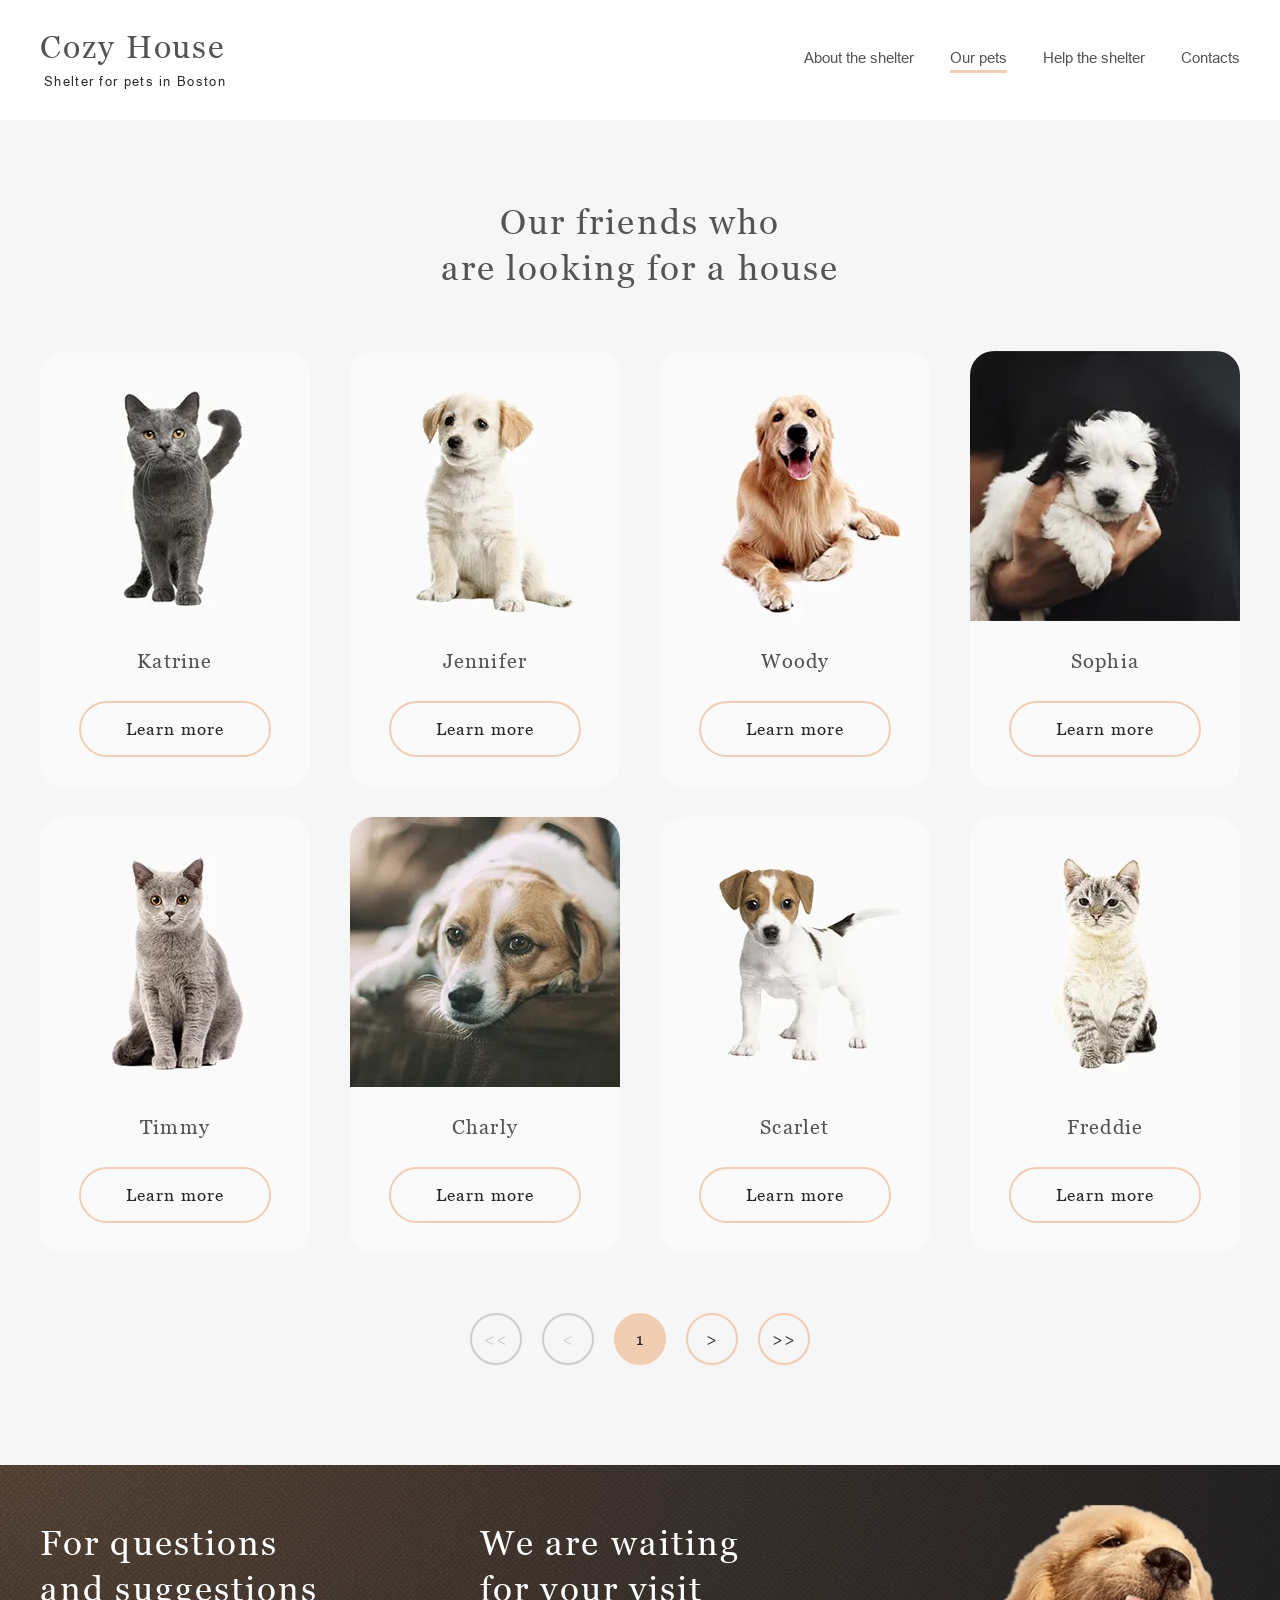
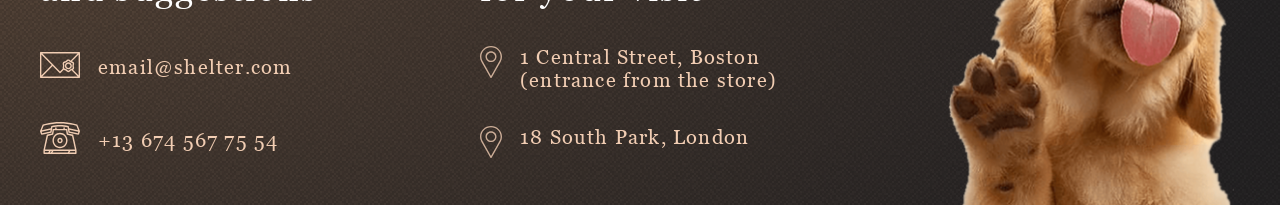
==== Shelter/pets.html @ 426d1e28 "feat: add burger menu (Wed Jun 2026-06-24 22:19:22)" ====
<!doctype html>
<html lang="en">
    <head>
        <meta charset="UTF-8">
        <meta name="viewport" content="width=device-width, initial-scale=1.0">
        <link rel="stylesheet" href="./assets/fonts/Georgia/stylesheet.css">
        <link rel="stylesheet" href="./assets/fonts/Arial/stylesheet.css">
        <link rel="icon" href="./assets/favicon.ico" type="image/x-icon">
        <link rel="stylesheet" href="./block/btn.css">
        <link rel="stylesheet" href="style.css">
        <link rel="stylesheet" href="./block/pets.css">
        <link rel="stylesheet" href="./block/media.css">
        <title>Pets</title>
    </head>

    <body class="pets-page">
        <div class="wrapper">
           
            <header class="header">
                <div class="container">
                    <div class="header__inner">
                        <a href="./index.html" class="header__logo logo">
                            <p class="logo__title">Cozy House</p>
                            <p class="logo__subtitle">Shelter for pets in Boston</p>
                        </a>

                        <!-- Бургер меню -->
                        <button class="header__burger burger" aria-label="Toggle menu">
                            <span></span>
                            <span></span>
                            <span></span>
                        </button>

                        <div class="nav-overlay"></div>

                        <!-- End burger -->

                        <nav class="header__nav" id="main-menu">
                            <ul class="header-nav__list">
                                <li class="header-nav__item">
                                    <a href="./index.html" class="header-nav__link">About the shelter</a>
                                </li>
                                <li class="header-nav__item">
                                    <a href="./pets.html" class="header-nav__link header-nav__link--active">Our pets</a>
                                </li>
                                <li class="header-nav__item">
                                    <a href="./index.html#help" class="header-nav__link">Help the shelter</a>
                                </li>
                                <li class="header-nav__item">
                                    <a href="#contacts" class="header-nav__link">Contacts</a>
                                </li>
                            </ul>
                        </nav>
                    </div>
                </div>
            </header>

           
            <main class="main">
                <section id="pets" class="section--color">
                    <div class="container">
                        <div class="our-friends__container inner">
                            <h1 class="our-friends__title title">Our friends who <br>are looking for a house</h1>

                            <div class="our-friends__slider">
                                <div class="slider-item">
                                    <div class="slider-item__content">
                                        <img class="slider-item__img" src="./assets/images/pets-katrine.webp" alt="Katrine's photo">
                                        <div class="card-info">
                                            <p class="pets-card__name">Katrine</p>
                                            <a href="#" style="text-decoration: none">
                                                <div class="btn btn--secondary">
                                                    <span>Learn more</span>
                                                </div>
                                            </a>
                                        </div>
                                    </div>

                                    <div class="slider-item__content">
                                        <img class="slider-item__img" src="./assets/images/pets-jennifer.webp" alt="Jennifer's photo">
                                        <div class="card-info">
                                            <p class="pets-card__name">Jennifer</p>
                                            <a href="#" style="text-decoration: none">
                                                <div class="btn btn--secondary">
                                                    <span>Learn more</span>
                                                </div>
                                            </a>
                                        </div>
                                    </div>

                                    <div class="slider-item__content">
                                        <img class="slider-item__img" src="./assets/images/pets-woody.webp" alt="Woody's photo">
                                        <div class="card-info">
                                            <p class="pets-card__name">Woody</p>
                                            <a href="#" style="text-decoration: none">
                                                <div class="btn btn--secondary">
                                                    <span>Learn more</span>
                                                </div>
                                            </a>
                                        </div>
                                    </div>

                                    <div class="slider-item__content">
                                        <img class="slider-item__img" src="./assets/images/pets-sophie.webp" alt="Sophie's photo">
                                        <div class="card-info">
                                            <p class="pets-card__name">Sophia</p>
                                            <a href="#" style="text-decoration: none">
                                                <div class="btn btn--secondary">
                                                    <span>Learn more</span>
                                                </div>
                                            </a>
                                        </div>
                                    </div>

                                    <div class="slider-item__content">
                                        <img class="slider-item__img" src="./assets/images/pets-timmy.webp" alt="Timmy's photo">
                                        <div class="card-info">
                                            <p class="pets-card__name">Timmy</p>
                                            <a href="#" style="text-decoration: none">
                                                <div class="btn btn--secondary">
                                                    <span>Learn more</span>
                                                </div>
                                            </a>
                                        </div>
                                    </div>

                                    <div class="slider-item__content">
                                        <img class="slider-item__img" src="./assets/images/pets-charly.webp" alt="Charly's photo">
                                        <div class="card-info">
                                            <p class="pets-card__name">Charly</p>
                                            <a href="#" style="text-decoration: none">
                                                <div class="btn btn--secondary">
                                                    <span>Learn more</span>
                                                </div>
                                            </a>
                                        </div>
                                    </div>

                                    <div class="slider-item__content">
                                        <img class="slider-item__img" src="./assets/images/pets-scarlet.webp" alt="Scarlet's photo">
                                        <div class="card-info">
                                            <p class="pets-card__name">Scarlet</p>
                                            <a href="#" style="text-decoration: none">
                                                <div class="btn btn--secondary">
                                                    <span>Learn more</span>
                                                </div>
                                            </a>
                                        </div>
                                    </div>

                                    <div class="slider-item__content">
                                        <img class="slider-item__img" src="./assets/images/pets-freddie.webp" alt="Freddie's photo">
                                        <div class="card-info">
                                            <p class="pets-card__name">Freddie</p>
                                            <a href="#" style="text-decoration: none">
                                                <div class="btn btn--secondary">
                                                    <span>Learn more</span>
                                                </div>
                                            </a>
                                        </div>
                                    </div>
                                </div>
                            </div>

                            <div class="pets__pagination-wrap">
                                <button class="btn btn--circle btn--inactive" aria-label="Page">&lt;&lt;</button>
                                <button class="btn btn--circle btn--inactive" aria-label="Page">&lt;</button>
                                <button class="btn btn--circle btn--circle-num" aria-label="Page">1</button>
                                <button class="btn btn--circle btn--circle-active" aria-label="Page">&gt;</button>
                                <button class="btn btn--circle btn--circle-active" aria-label="Page">&gt;&gt;</button>
                            </div>
                        </div>
                    </div>
                </section>
            </main>

            <!-- FOOTER - после MAIN -->
            <footer id="contacts" class="footer">
                <div class="footer__container container">
                    <div class="footer__grid">
                        <!-- 1 колонка - Контакты -->
                        <div class="footer__contacts">
                            <h2 class="footer__title">For questions and suggestions</h2>
                            <div class="footer__contact-item">
                                <a href="mailto:email@shelter.com" class="footer__link footer__link--email" target="_blank">
                                    email@shelter.com
                                </a>
                            </div>
                            <div class="footer__contact-item">
                                <a href="tel:+136745677554" class="footer__link footer__link--phone">
                                    +13 674 567 75 54
                                </a>
                            </div>
                        </div>

                        <!-- 2 колонка - Адреса -->
                        <div class="footer__locations">
                            <h2 class="footer__title">We are waiting for your visit</h2>
                            <div class="footer__address-item">
                                <a href="https://www.google.com/maps/place/%D0%A5%D1%80%D0%B0%D0%BC+%D0%A1%D0%B2%D1%8F%D1%82%D0%BE%D0%B3%D0%BE+%D0%A1%D0%B5%D0%BC%D0%B5%D0%B9%D1%81%D1%82%D0%B2%D0%B0/@41.4036339,2.1717809,17z/data=!3m1!4b1!4m6!3m5!1s0x12a4a2dcd83dfb93:0x9bd8aac21bc3c950!8m2!3d41.4036299!4d2.1743558!16zL20vMGc2bjM?entry=ttu" class="footer__link footer__link--address footer__link--address-first" target="_blank">
                                    1 Central Street, Boston (entrance from the store)
                                </a>
                            </div>
                            <div class="footer__address-item">
                                <a href="https://www.google.com/maps/place/%D0%A5%D1%80%D0%B0%D0%BC+%D0%A1%D0%B2%D1%8F%D1%82%D0%BE%D0%B3%D0%BE+%D0%A1%D0%B5%D0%BC%D0%B5%D0%B9%D1%81%D1%82%D0%B2%D0%B0/@41.4036339,2.1717809,17z/data=!3m1!4b1!4m6!3m5!1s0x12a4a2dcd83dfb93:0x9bd8aac21bc3c950!8m2!3d41.4036299!4d2.1743558!16zL20vMGc2bjM?entry=ttu" class="footer__link footer__link--address footer__link--address-second" target="_blank">
                                    18 South Park, London
                                </a>
                            </div>
                        </div>

                        <!-- 3 колонка - Картинка -->
                        <div class="footer__image">
                            <img src="./assets/images/footer-puppy.png" alt="Footer puppy" class="footer__img">
                        </div>
                    </div>
                </div>
            </footer>
        </div>
    </body>
</html>
---- Shelter/assets/fonts/Georgia/stylesheet.css ----
@font-face {
	font-family: 'Georgia';
	src: url('Georgia-BoldItalic.eot');
	src: local('Georgia Bold Italic'), local('Georgia-BoldItalic'),
		url('Georgia-BoldItalic.eot?#iefix') format('embedded-opentype'),
		url('Georgia-BoldItalic.woff') format('woff'),
		url('Georgia-BoldItalic.ttf') format('truetype');
	font-weight: bold;
	font-style: italic;
}

@font-face {
	font-family: 'Georgia';
	src: url('Georgia-Bold.eot');
	src: local('Georgia Bold'), local('Georgia-Bold'),
		url('Georgia-Bold.eot?#iefix') format('embedded-opentype'),
		url('Georgia-Bold.woff') format('woff'),
		url('Georgia-Bold.ttf') format('truetype');
	font-weight: bold;
	font-style: normal;
}

@font-face {
	font-family: 'Georgia';
	src: url('Georgia.eot');
	src: local('Georgia'),
		url('Georgia.eot?#iefix') format('embedded-opentype'),
		url('Georgia.woff') format('woff'),
		url('Georgia.ttf') format('truetype');
	font-weight: normal;
	font-style: normal;
}
---- Shelter/assets/fonts/Arial/stylesheet.css ----
@font-face {
	font-family: 'Arial';
	src: url('Arial-ItalicMT.eot');
	src: local('Arial Italic'), local('Arial-ItalicMT'),
		url('Arial-ItalicMT.eot?#iefix') format('embedded-opentype'),
		url('Arial-ItalicMT.woff') format('woff'),
		url('Arial-ItalicMT.ttf') format('truetype');
	font-weight: normal;
	font-style: italic;
}

@font-face {
	font-family: 'Arial';
	src: url('ArialMT.eot');
	src: local('Arial'), local('ArialMT'),
		url('ArialMT.eot?#iefix') format('embedded-opentype'),
		url('ArialMT.woff') format('woff'),
		url('ArialMT.ttf') format('truetype');
	font-weight: normal;
	font-style: normal;
}
---- Shelter/block/btn.css ----
.btn {
    display: inline-flex;
    align-items: center;
    justify-content: center;
    font-family: var(--font-family);
    font-size: 17px;
    line-height: 130%;
    border-radius: 100px;
    border: none;
    cursor: pointer;
    transition: all 0.3s ease;
    text-decoration: none;
    padding: 15px 45px;
    letter-spacing: 0.06em;
    color: var(--color-dark);
}

.btn--primary {
    background-color: var(--color-primary);
}

.btn--primary:hover {
    background-color: var(--color-primary-light);
}

.btn--secondary {
    background: transparent;
    border: 2px solid var(--color-primary);
}

.btn--secondary:hover {
    background-color: var(--color-primary);
}

/* Круглые кнопки */
.btn--circle {
    width: 52px;
    height: 52px;
    padding: 0;
    border-radius: 50%;
    background: transparent;
    border: 2px solid var(--color-primary);
}

.btn--circle:hover:not(:disabled) {
    background-color: var(--color-primary);
}

.btn--circle:disabled {
    opacity: 0.5;
    cursor: not-allowed;
}

.btn--inactive {
    cursor: auto;
    background-color: inherit;
    border: 2px solid #CDCDCD;
    color: #CDCDCD;
    pointer-events: none;
}

.btn--circle-active {
    background-color: inherit;
    cursor: pointer;
}

.btn--circle-active:hover {
    background-color: #F1CDB3;
}

.btn--circle-num {
    cursor: auto;
    background-color: #F1CDB3;
}
---- Shelter/style.css ----
:root {
    --font-family: 'Georgia', sans-serif;
    --second-family: 'Arial', sans-serif;

    --color-primary: #f1cdb3;
    --color-primary-light: #fddcc4;
    --color-light: #fafafa;
    --color-dark: #292929;
    --color-gray: #4c4c4c;
    --color-gray-light: #cdcdcd;
    --color-gray-lighter: #f6f6f6;
    --color-white: #ffffff;
    --color-gray-secondary: #545454;
    --color-gray-muted: #b2b2b2;
}

*,
*::after,
*::before {
    margin: 0;
    padding: 0;
    border: none;
    box-sizing: border-box;
}

a,
a:visited {
    text-decoration: none;
    display: inline-block;
}

a:focus,
a:active {
    outline: none;
}

aside,
nav,
footer,
header,
section,
main {
    display: block;
}

h1,
h2,
h3,
h4,
h5,
h6,
p {
    font-size: inherit;
    font-weight: inherit;
    line-height: inherit;
}

ul {
    list-style: none;
}

img,
svg {
    vertical-align: top;
    max-width: 100%;
    height: auto;
}

.none {
    display: none;
}

html {
    height: 100%;
    scroll-behavior: smooth;
    overflow-x: hidden;
}

body {
    height: 100%;
    font-family: var(--second-family);
    line-height: 1;
    font-size: 15px;
    font-weight: 400;
    color: var(--color-gray);
}

.wrapper {
    min-height: 100%;
    display: flex;
    flex-direction: column;
    /* align-items: center; */
}

.container {
    max-width: 1280px;
    padding: 0 40px;
    width: 100%;
    /* border: 1px solid red; */
    margin-left: auto;
    margin-right: auto;
}

/* Header */
.header {
    background:
        url('./assets/dark-bg-texture@2x.png'), radial-gradient(100% 215.42% at 0% 0%, #5b483a 0%, #262425 100%),
        #211f20;
}

/* Header  */
.header__inner {
    display: flex;
    justify-content: space-between;
    margin-top: 30px;

    /* border: 1px solid blue */
}

.logo__title {
    font-family: var(--font-family);
    font-size: 32px;
    line-height: 110%;
    letter-spacing: 0.06em;
    color: var(--color-primary);
    margin-bottom: 10px;
}

.logo__subtitle {
    font-size: 13px;
    letter-spacing: 0.1em;
    color: var(--color-white);
    padding-left: 4px;
}

/* Burger button  */

.header__burger {
    display: none;
}
/* End burger button */

.header-nav__list {
    display: flex;
    column-gap: 36px;
    padding-top: 16px;
    padding-bottom: 17px;
    font-family: var(--second-family);
    font-weight: 400;
    font-size: 15px;
    line-height: 160%;
    color: var(--color-gray-light);
}

.header-nav__link {
    font-family: var(--second-family);
    font-weight: 400;
    font-size: 15px;
    line-height: 160%;
    color: var(--color-gray-light);
    transition: all 0.3s ease 0s;
}

.header-nav__link:hover {
    color: var(--color-light);
}

.header-nav__link--active {
    border-bottom: 3px solid var(--color-primary);
    color: var(--color-white);
    padding-bottom: 4px;
}

.inner {
    padding: 80px 0 100px;
    /* border: 1px solid rgb(119, 0, 255); */
}

.section--color {
    background-color: var(--color-gray-lighter);
    width: 100%;
}

.title {
    font-family: var(--font-family);
    font-size: 35px;
    font-weight: 400;
    line-height: 130%;
    letter-spacing: 0.06em;
    color: var(--color-gray-secondary);
}

/* Section not-only */
.not-only__inner {
    display: flex;
    padding-top: 90px;
    column-gap: 42px;
}

.not-only__info {
    padding-top: 163px;
    
}
.not-only__title {
    font-family: var(--font-family);
    font-size: 44px;
    line-height: 130%;
    font-weight: 400;
    color: var(--color-white);
    max-width: 310px;
    margin-bottom: 40px;
    
}
.not-only__subtitle {
    line-height: 160%;
    color: var(--color-gray-light);
    max-width: 460px;
    margin-bottom: 42px;
}

.not-only__image {
    max-width: 698px;
}

/* Section About */
.about img {
    width: 100%;
}

.about__inner {
    display: flex;
    column-gap: 120px;
    justify-content: center;
}

.about__image {
    flex: 0 1 300px;
    max-width: 300px;
}
.about__info {
    padding-top: 14px;
}
.about__title {
    max-width: 370px;
    margin-bottom: 25px;
}

.about__text {
    line-height: 160%;
    color: var(--color-gray);
    max-width: 430px;
}

.about__text:not(:last-child) {
    margin-bottom: 25px;
}

/* Section Our Friends */
.our-friends__container {
    position: relative;
    display: flex;
    flex-direction: column;
    align-items: center;
}

.our-friends__title {
    max-width: 400px;
    text-align: center;
}

.our-friends__slider {
    display: flex;
    justify-content: center;
    align-items: center;
    gap: 30px;
    width: 100%;
    margin: 60px 0 60px;
    flex-wrap: nowrap;
}

.slider-item {
    display: flex;
    justify-content: center;
    align-items: stretch;
    gap: 90px;
    flex: 1;
    flex-wrap: wrap;
    max-width: 100%;
}

.slider-item__content {
    flex: 1 1 270px;
    max-width: 270px;
    min-width: 240px;
    background-color: transparent;
    border-radius: 24px;
    transition: background-color 0.3s ease;
    cursor: pointer;
    display: flex;
    flex-direction: column;
    background-color: var(--color-light);
    border-radius: 24px;
    overflow: hidden;
}

.slider-item__img {
    border-radius: 9px 9px 0 0;
    width: 100%;
    aspect-ratio: 1 / 1;
    object-fit: cover;
    display: block;
    transition: background-color 0.3s ease;
}

.card-info {
    display: flex;
    flex-direction: column;
    align-items: center;
    justify-content: space-between;
    padding: 30px 15px 30px;
    background-color: var(--color-light);
    transition: background-color 0.3s ease;
    flex-grow: 1;
    text-align: center;
}

.pets-card__name {
    font-family: var(--font-family);
    font-size: 20px;
    font-weight: 400;
    letter-spacing: 0.06em;
    color: var(--color-gray-secondary);
    pointer-events: none;
    text-align: center;
    margin-bottom: 30px;
}

.slider-item__content:hover {
    background-color: var(--color-white);
    box-shadow: 0 2px 35px 14px rgba(13, 13, 13, 0.04);
    cursor: pointer;
}

.slider-item__content:hover .card-info {
    background-color: var(--color-white);
}

.slider-item__content:hover .btn--secondary {
    background-color: var(--color-primary);
}

/* section Help */
.help__body {
    display: flex;
    flex-direction: column;
    align-items: center;
}

.help__title {
    margin-bottom: 60px;
    max-width: 318px;
    text-align: center;
}

.help__blocks {
    display: flex;
    flex-wrap: wrap;
    column-gap: 119px;
    justify-content: center;
    text-align: center;
    row-gap: 60px;
    padding: 0 87px;
}
.help__block {
    flex-shrink: 1;
    display: flex;
    flex-direction: column;
    align-items: center;
    row-gap: 25px;
}
.help__img {
    width: 60px;
    height: 60px;
}
.help__subtitle {
    font-family: var(--font-family);
    font-weight: 400;
    font-size: 20px;
    line-height: 115%;
    letter-spacing: 0.06em;
    text-align: center;
    color: var(--color-gray-secondary);
}

/* Section In addition */
.in-addition {
    display: flex;
    flex-wrap: nowrap;
    justify-content: center;
    align-items: center;
    gap: 30px;
    margin: 0 auto;
    max-width: 915px;
}

.in-addition__image {
    flex: 0 0 auto;
    width: 100%;
    max-width: 505px;
    height: auto;
    min-width: 0;
}

.in-addition__content {
    flex: 1;
    min-width: 380px;
}

.in-addition__title {
    max-width: 300px;
    margin-bottom: 20px;
}

.in-addition__subtitle {
    font-family: var(--font-family);
    font-weight: 400;
    line-height: 110%;
    letter-spacing: 0.06em;
    color: var(--color-gray-secondary);
    margin-bottom: 20px;
}
.in-addition__card-number {
    position: relative;
    max-width: 349px;
    margin-bottom: 20px;
    padding: 10px 15px 10px 59px;
    border-radius: 9px;
    font-family: var(--font-family);
    font-weight: 400;
    font-size: 20px;
    line-height: 115%;
    letter-spacing: 0.06em;
    background: var(--color-primary);
    color: var(--color-gray-secondary);
}
.in-addition__card-number:hover {
    cursor: pointer;
    background-color: var(--color-primary-light);
}

.in-addition__card-number::before {
    content: '';
    position: absolute;
    width: 33px;
    height: 23px;
    background: url(./assets/images/svg/credit-card.svg) 0 0 no-repeat;
    left: 15px;
    top: 10px;
}
.in-addition__info {
    max-width: 380px;
    font-style: italic;
    font-weight: 400;
    font-size: 12px;
    line-height: 150%;
    color: var(--color-gray-muted);
}

/* Footer */
.footer {
    background:
        url('./assets/dark-bg-texture@2x.png'), radial-gradient(100% 215.42% at 0% 0%, #5b483a 0%, #262425 100%);
}

.footer__grid {
    display: flex;
    flex-wrap: wrap;
    justify-content: space-between;
    align-items: flex-start;
    column-gap: 160px;
}

/* columns general */
.footer__contacts {
    flex: 1 1 280px;
    min-width: 220px;
}

.footer__locations {
    flex: 0 1 300px;
    min-width: 220px;
}

.footer__image {
    flex: 0 0 auto;
    max-width: 300px;
    width: 100%;
}

/* titles & text */
.footer__title {
    font-family: var(--font-family);
    color: var(--color-white);
    font-size: 35px;
    font-weight: 400;
    line-height: 130%;
    letter-spacing: 0.06em;
    margin: 56px 0 40px 0;
    max-width: 279px;
}


.footer__contact-item,
.footer__address-item {
    margin-bottom: 38px;
}

.footer__link {
    font-family: var(--font-family);
    font-weight: 400;
    font-size: 20px;
    line-height: 1.15;
    letter-spacing: 0.06em;
    text-decoration: none;
    color: var(--color-primary);
    transition: color 0.3s ease;
    display: inline-flex;
    align-items: center;
    gap: 10px;
    flex-wrap: wrap;
}

.footer__link--email,
.footer__link--phone {
    color: var(--color-primary);
    font-weight: 500;
    background: transparent;
    border-bottom: 1px solid transparent;
}

.footer__link--email:hover,
.footer__link--phone:hover,
.footer__link--address:hover {
    border-bottom-color: #2c4c3e;
}

/* addresses - like clickable maps */
.footer__link--address {
    font-weight: 400;
    background: transparent;
    display: block;
    position: relative;
    padding-left: 40px;
}

.footer__link--address-second {
    display: block;
    position: relative;
    top: 0;
}

.footer__link--address-first {
    display: block;
    position: relative;
    top: -6px;
}

/* subtle pseudo-icons for address */
.footer__link--address::before {
    content: url('./assets/images/svg/icon-marker.svg');
    position: absolute;
    left: 0;
    top: 0;
    font-size: 18px;
    opacity: 0.8;
}

/* adjust spacing for icons consistency */
.footer__link--email::before {
    content: url('./assets/images/svg/mail.svg');
    margin-right: 8px;
    font-size: 18px;
    display: inline-block;
}

.footer__link--phone::before {
    content: url('./assets/images/svg/phone.svg');
    margin-right: 8px;
    font-size: 18px;
    display: inline-block;
}

/* remove extra pseudo from email/phone if we use before */
.footer__link--email,
.footer__link--phone {
    display: inline-flex;
    align-items: center;
    row-gap: 45px;
}

/* address items need link to occupy full width */
.footer__address-item {
    margin-bottom: 28px;
}

/* image styling */
.footer__img {
    width: 100%;
    height: auto;
    display: block;
    object-fit: contain;
    max-height: 300px;
    margin-top: 40px;
}
---- Shelter/block/pets.css ----
/* Header */
.pets-page .header {
    background: #fff;
    color: var(--color-gray-secondary);
}

.pets-page .inner {
    padding: 80px 0 0;
}

.pets-page .header__inner {
    margin-bottom: 30px;
}

.pets-page .logo__title {
    color: var(--color-gray-secondary);
}

.pets-page .logo__subtitle {
    color: var(--color-dark);
}

.pets-page .header-nav__link {
    color: var(--color-gray-secondary);
}

.pets-page .header-nav__link:hover {
    color: var(--color-dark);
}

.pets-page .header-nav__link--active {
    cursor: default;
    pointer-events: none;
    padding-bottom: 0;
}

/* section Our Friend */
.pets-page .section--color {
    background-color: var(--color-gray-lighter);
}

.pets-page .our-friends__slider {
    overflow: hidden;
}

.pets-page .slider-item {
    display: flex;
    justify-content: center;
    row-gap: 30px;
    column-gap: 40px;
    flex-wrap: wrap;
    max-width: 100%;
    overflow: hidden;
}

.pets__pagination-wrap {
    display: flex;
    justify-content: center;
    gap: 20px;
    padding-bottom: 100px;
}

/* Burger */
.pets-page .header__burger span {
    background: #000;
}

@media (max-width: 768px) {
    
    .pets-page .our-friends__slider {
        margin-top: 30px;
        margin-bottom: 36px;
    }

    .pets__pagination-wrap {
        padding-bottom: 70px;
    }

    .pets-page .our-friends__slider .slider-item .slider-item__content:nth-child(7),
    .pets-page .our-friends__slider .slider-item .slider-item__content:nth-child(8) {
        display: none;
    }

  
.pets-page .footer__grid {
        margin-top:0;
        padding-top: 35px;
    }
}

@media (max-width: 320px) {
   
    .pets-page .our-friends__slider .slider-item .slider-item__content:nth-child(4),
    .pets-page .our-friends__slider .slider-item .slider-item__content:nth-child(5),
    .pets-page .our-friends__slider .slider-item .slider-item__content:nth-child(6)    {
        display: none;
    }
    
   
    .pets-page .our-friends__slider .slider-item .slider-item__content:nth-child(1),
    .pets-page .our-friends__slider .slider-item .slider-item__content:nth-child(2),
    .pets-page .our-friends__slider .slider-item .slider-item__content:nth-child(3) {
        display: block;
    }

    .pets__pagination-wrap {
        padding-bottom: 70px;
    }

    .pets__pagination-wrap {
    
    gap: 10px;
    padding-bottom: 30px;
    }

    .pets-page .footer__grid {
        margin-top: 10px;
        padding-top: 35px;
    }

    .pets-page .inner {
        padding: 45px 0 0;
    }

    .pets-page .our-friends__slider {
        margin-top: 55px;
        margin-bottom: 36px;
    }

}
---- Shelter/block/media.css ----
@media (max-width: 1279px) {
    .footer__grid {
        display: grid;
        grid-template-columns: 282px 302px;
        gap: 40px;
        justify-content: center;
    }

    .footer__title,
    .footer__contact-item,
    .footer__address-item {
        text-align: left;
    }

    .footer__link--address {
        padding-left: 40px;
    }

    .footer__image {
        grid-column: 1 / 3;
        margin: 0 auto;
    }
}

@media (max-width: 1233px) {
   .slider-item {
        gap: 40px;
    }
}

@media (max-width: 1173px) {
    

    .in-addition {
        gap: 15px;
        margin: 0 auto;
    }
    .footer__grid {
        justify-content: center;
        column-gap: 60px;
    }
}

@media (max-width: 1133px) {
    .page .slider-item .slider-item__content:nth-child(3) {
        display: none;
    }
}

@media (max-width: 1046px) {
    .in-addition {
        flex-wrap: nowrap;
        flex-direction: column-reverse;
    }

    .in-addition__image {
        padding-top: 45px;
    }
}

@media (max-width: 900px) {
    /* Section About */
    .about__inner {
        flex-direction: column-reverse;
        align-items: center;
    }
    .about__image {
        max-width: 100%;
        flex: none;
    }
    .about__info {
        padding-top: 0;
        max-width: 460px;
    }

    .about img {
        margin-top: 80px;
    }
    .about__title {
        text-align: left;
    }
    .about__text {
        text-align: left;
    }

    .our-friends__slider {
        justify-content: center;
        gap: 12px;
    }
    .slider-item {
        gap: 37px;
        justify-content: center;
        flex-wrap: nowrap;
    }

    /* Скрываем 3 слайдер в index.html */
    .page .our-friends__slider .slider-item .slider-item__content:nth-child(3) {
        display: none;
    }
}

@media (max-width: 768px) {
    .container {
        max-width: 768px;
        padding: 0 30px;
        width: 100%;
    }

    .not-only__inner {
        flex-direction: column;
        align-items: center;
        padding-top: 6px;
    }

    .not-only__info {
        padding-top: 55px;
        max-width: 460px;
        display: flex;
        flex-direction: column;
        align-items: flex-start;
    }
    .not-only__button {
        width: 100%;
        text-align: center;
    }
    .not-only__title {
        width: 100%;
        text-align: left;
        max-width: 310px;
    }
    .not-only__subtitle {
        max-width: 100%;
    }
    .not-only__image {
        max-width: 569px;
        margin-top: 100px;
        margin-left: 139px;
       
    }

    /* Section About */
    .about__title {
        font-size: 35px;
        max-width: 370px;
        
    }

    .about__text {
        max-width: 430px;
        font-size: 15px;
        text-align: left;
        
    }

    .about__text:not(:last-child) {
        margin-bottom: 25px;
    }
    .about img {
        margin-top: 80px;
        max-width: 300px;
    }
    
    /* section Help */
    .help__title {
        margin-bottom: 60px;
        font-size: 35px;
    }

    .help__blocks {
        column-gap: 60px;
        padding: 0 39px;
        row-gap: 55px;
    }

    .help__block {
        flex: 0 0 170px;
        max-width: 170px;
        row-gap: 30px;
        justify-content: space-between;
    }
    /* Section In addition */
    .in-addition {
        flex-direction: column-reverse;
    }
    .in-addition__image {
        max-width: 505px;
    }

    .footer__grid {
        column-gap: 60px;
        row-gap: 65px;
        margin-top: 30px;
    }

    .footer__title {
        margin-top: 0;
    }

    .footer__title-first {
        margin-bottom: 40px;
    }

    .footer__title-second {
        margin-bottom: 33px;
    }
    .footer__address-item {
        margin-bottom: 30px;
    }

    footer__link--email {
        margin-bottom: 40px;
    }

    .footer__link--address-first::before {
        top: 7px;
    }

    .footer__img {
        margin-top: -43px;
        object-fit: cover;
        object-position: top;
    }
}

@media (max-width: 767px) {
    /* Burger button styles */
    .header__burger {
        display: flex;
        flex-direction: column;
        justify-content: space-between;
        width: 30px;
        height: 24px;
        background: transparent;
        border: none;
        cursor: pointer;
        padding: 0;
        align-self: center;
        z-index: 9999;
        position: relative;
        margin-left: auto;
        margin-right: 10px;
    }

    .header__burger span {
        display: block;
        width: 100%;
        height: 2px;
        background: #f1cdb3;
        border-radius: 2px;
        transition: all 0.3s ease;
        transform-origin: center;
    }
    /* Burger menu button rotation */

    .header__burger.active span:nth-child(1) {
        transform: rotate(90deg) translate(11px, -10px);
    }

    .header__burger.active span:nth-child(2) {
        transform: rotate(90deg);
    }

    .header__burger.active span:nth-child(3) {
        transform: rotate(90deg) translate(-11px, 10px);
    }
    /* End Burger button styles  */
    
    /* Burger menu */
    .header__nav {
        position: fixed;
        top: 0;
        right: -100%;
        width: 320px;
        height: 100vh;
        background-color: #292929;
        transition: right 0.3s ease;
        z-index: 9998;
        overflow-y: auto;
        padding-top: 80px;
    }

    .header__nav.active {
        right: 0;
    }

    .header-nav__list {
        display: flex;
        flex-direction: column;
        padding: 20px;
        row-gap: 20px;
    }

    .header-nav__link {
        padding: 10px 0;
        text-align: center;
        color: var(--color-gray-light);
    }

    .header-nav__link:hover {
        color: var(--color-light);
    }

    .header-nav__link--active {
        border-bottom: 3px solid var(--color-primary);
        color: var(--color-white);
        padding-bottom: 4px;
    }
   
}

@media (max-width: 676px) {
     .our-friends__slider {
        display: flex;
        flex-direction: column;
        align-items: center;
        gap: 20px;
        position: relative;
        margin-bottom: 42px;
    }

    .slider-item {
        width: 100%;
        display: flex;
        justify-content: center;
    }


    .slider-item .slider-item__content:nth-child(2) {
        display: none;
    }

 .our-friends__title {
        max-width: 290px;
        font-size: 25px;
    }

    /* Позиционирование кнопок внизу */
    .btn--circle-prev {
        position: absolute;
        bottom: -68px;
        left: calc(50% - 92px);
    }

    .btn--circle-next {
        position: absolute;
        bottom: -68px;
        left: calc(50% + 40px);
    }

    .btn--circle {
        display: inline-flex;
        margin: 0;
    }

    .our-friends__slider .btn--circle-prev {
        order: 1;
        align-self: flex-start;
        margin-left: 0;
    }

    .slider-item {
        order: 2;
        width: 100%;
        display: flex;
        justify-content: center;
        margin-top: -16px;
    }

    .our-friends__slider .btn--circle-next {
        order: 3;
        align-self: flex-start;
        margin-left: 0;
    }

    .btn--position {
        margin-top: 70px;
    }

    /* Footer - 1 column */
    .footer__grid {
        display: grid;
        grid-template-columns: 1fr;
        gap: 40px;
        padding: 30px 0 0;
        justify-items: center;
        max-width: 300px;
        width: 100%;
        margin: 0 auto;
    }

    .footer__contacts {
        grid-column: 1;
        grid-row: 1;
        justify-self: center;
        text-align: center;
    }

    .footer__locations {
        grid-column: 1;
        grid-row: 2;
        justify-self: center;
        text-align: center;
    }

    .footer__image {
        grid-column: 1;
        grid-row: 3;
        justify-self: center;
        text-align: center;
        margin-top: 0;
    }

    .footer__title {
        font-size: 25px;
        text-align: center;
        /* margin: 0 auto 40px auto; */
        max-width: 280px;
        line-height: 130%;
        letter-spacing: 0.06em;
        margin: 0 auto 40px auto;
    }

    .footer__link {
        font-size: 20px;
    }

    .footer__link--email,
    .footer__link--phone {
       padding-left: 15px;
    }

    .footer__link--address {
        padding-left: 41px;
        display: inline-block;
    }
}

@media (max-width: 537px) {
   
    /* section Help */
    .help__blocks {
        display: grid;
        grid-template-columns: repeat(2, 130px); 
        gap: 30px;
        padding: 0 5px;
    }

    .help__block {
        row-gap: 20px;
    }

    .help__title {
        font-size: 25px;
        letter-spacing: 0.06em;
        max-width: 225px;
        margin-top: 0;
    }

    .help__subtitle {
        font-size: 15px;
        white-space: normal;
        white-space: nowrap;
    }

    .help__img {
        width: 50px;
        height: 50px;
    }
}


@media (max-width: 420px) {
.container {
        max-width: 100%;
        padding: 0 10px;
    }
    .inner {
        padding: 42px 0 42px 0;
        /* border: 1px solid rgb(119, 0, 255); */
    }

    

   /* Section In addition */
    .in-addition {
        gap: 20px;
        
        align-items: center;
    }

    .in-addition__title {
        font-size: 25px;
        max-width: 229px;
        text-align: center;
        
    }

    .in-addition__content {
        margin-left: 0px;
        min-width: auto;
        width: 100%;
        display: flex;
        flex-direction: column;
        align-items: center;
    }

    .in-addition__subtitle {
        font-size: 15px;
        text-align: center;
        letter-spacing: normal;
        margin-bottom: 0;
        font-family: var(--font-family);
line-height: 160%;
color: var(--color-dark-l);
    }

    .in-addition__card-number {
        width: 282px;
        height: 43px;
        margin: 21px 10px;
        font-size: 15px;
        line-height: 110%;
        letter-spacing: 0.05rem;
        padding: 13px 15px 13px 60px;
        max-width: 100%;
        text-align: center;
    }

    .in-addition__info {
        width: 280px;
        margin: 0 auto;
        text-align: justify;
        font-size: 12px;        
    }

    .in-addition__img {
        width: 260px;
        margin-left: 20px;
    }
    .in-addition__image {
        padding-top: 20px;
    }
    
    .help__title {
        margin-bottom: 40px;
    }

    .help__subtitle {
        font-size: 15px;
        line-height: 110%;
        letter-spacing: 0.06em;
        text-align: center;
        white-space: normal;
        white-space: nowrap;
    }

    .help__img {
        width: 50px;
        height: 50px;
    }

/* Footer */
    .footer__grid {
        row-gap: 0px;
        
    }

    .footer__title {
        margin: 0 auto 40px auto;      
    }   

    .footer__contact-item {
        max-width: 302px;
    }    

    .footer__link--phone {
        padding-left: 20px;
        padding-top: 0px;
    }
    
    .footer__link--address-first {
        margin-bottom: 10px;
    }

    .footer__link--address-second {
        margin-bottom: 43px;
    }

    .footer__link--address::before {
        top: 10px;
    }

    .footer__link--address-second::before {
        top: -5px;
    }

    .footer__image {
        text-align: center;
        margin-top: -30px;
        justify-content: center;
    }

    .footer__img {
        max-width: 260px;
        margin: 0 auto;
    }


}

@media (max-width: 320px) {
    .container {
        max-width: 100%;
        padding: 0 10px;
    }
    .inner {
        padding: 42px 0 42px 0;
        /* border: 1px solid rgb(119, 0, 255); */
    }

    .header__logo {
        margin-left: 10px;
    }

    .not-only__title {
        max-width: 200px;
        margin: 0 auto 42px;
        font-size: 25px;
        letter-spacing: 0.06em;
        text-align: center;
    }

    .not-only__info {
        padding-top: 60px;
    }

    .not-only__subtitle {
        max-width: 300px;
        font-size: 15px;
        text-align: center;
        line-height: 160%;
    }

    .not-only__image {
        max-width: 260px;
        margin-top: 105px;
        margin-left: 40px;
    }

    /* Section About */
    .about__title {
        font-size: 25px;
        text-align: center;
        max-width: 250px;
        margin: 0 auto 25px auto;
    }

    .about__text {
        max-width: 300px;
        font-size: 15px;
        text-align: justify;
        padding-left: 15px;
        padding-right: 15px;
    }

    .about__text:not(:last-child) {
        margin-bottom: 20px;
    }
    .about img {
        margin-top: 42px;
        max-width: 260px;
    }

    
}
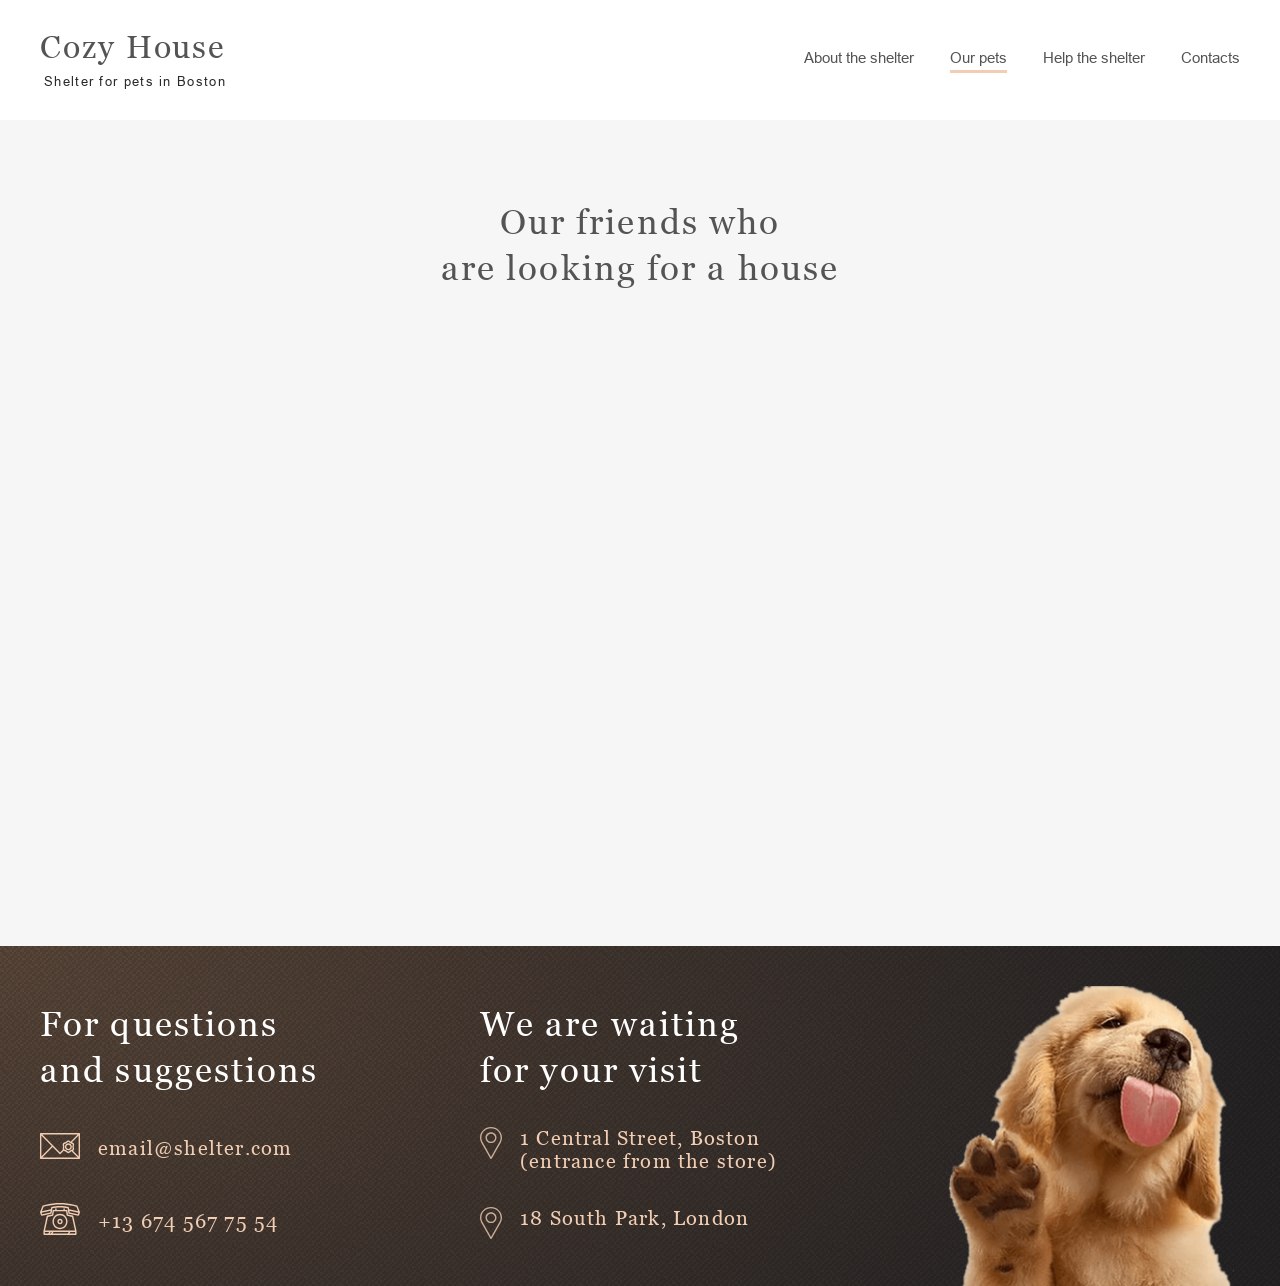
==== commit fe276f51: "feat: init pets slider pagination structure and state variables (Fri Jun 2026-06-26 23:25:10)" ====
--- a/Shelter/pets.html
+++ b/Shelter/pets.html
@@ -9,22 +9,23 @@
         <link rel="stylesheet" href="./block/btn.css">
         <link rel="stylesheet" href="style.css">
         <link rel="stylesheet" href="./block/pets.css">
-        <link rel="stylesheet" href="./block/media.css">
+        <link rel="stylesheet" href="./block/popup.css">
+ <link rel="stylesheet" href="./block/media.css">
         <title>Pets</title>
     </head>
 
     <body class="pets-page">
-        <div class="wrapper">
-           
+       <div class="wrapper">
             <header class="header">
-                <div class="container">
+                    <div class="container">
                     <div class="header__inner">
+                        <!-- Header -->
                         <a href="./index.html" class="header__logo logo">
                             <p class="logo__title">Cozy House</p>
                             <p class="logo__subtitle">Shelter for pets in Boston</p>
                         </a>
 
-                        <!-- Бургер меню -->
+<!-- Бургер меню -->
                         <button class="header__burger burger" aria-label="Toggle menu">
                             <span></span>
                             <span></span>
@@ -33,7 +34,9 @@
 
                         <div class="nav-overlay"></div>
 
-                        <!-- End burger -->
+ <!-- End Бургер меню -->
+
+
 
                         <nav class="header__nav" id="main-menu">
                             <ul class="header-nav__list">
@@ -52,137 +55,75 @@
                             </ul>
                         </nav>
                     </div>
-                </div>
-            </header>
-
-           
+                    </div>
+                </header>
+            <!-- section Our Friend -->
             <main class="main">
                 <section id="pets" class="section--color">
                     <div class="container">
-                        <div class="our-friends__container inner">
-                            <h1 class="our-friends__title title">Our friends who <br>are looking for a house</h1>
+                        <div class="our-friends__container inner" id="friends">
+                            <h2 class="our-friends__title title">Our friends who <br>are looking for a house</h2>
 
-                            <div class="our-friends__slider">
-                                <div class="slider-item">
-                                    <div class="slider-item__content">
-                                        <img class="slider-item__img" src="./assets/images/pets-katrine.webp" alt="Katrine's photo">
-                                        <div class="card-info">
-                                            <p class="pets-card__name">Katrine</p>
-                                            <a href="#" style="text-decoration: none">
-                                                <div class="btn btn--secondary">
-                                                    <span>Learn more</span>
-                                                </div>
-                                            </a>
-                                        </div>
-                                    </div>
-
-                                    <div class="slider-item__content">
-                                        <img class="slider-item__img" src="./assets/images/pets-jennifer.webp" alt="Jennifer's photo">
-                                        <div class="card-info">
-                                            <p class="pets-card__name">Jennifer</p>
-                                            <a href="#" style="text-decoration: none">
-                                                <div class="btn btn--secondary">
-                                                    <span>Learn more</span>
-                                                </div>
-                                            </a>
-                                        </div>
-                                    </div>
-
-                                    <div class="slider-item__content">
-                                        <img class="slider-item__img" src="./assets/images/pets-woody.webp" alt="Woody's photo">
-                                        <div class="card-info">
-                                            <p class="pets-card__name">Woody</p>
-                                            <a href="#" style="text-decoration: none">
-                                                <div class="btn btn--secondary">
-                                                    <span>Learn more</span>
-                                                </div>
-                                            </a>
-                                        </div>
-                                    </div>
-
-                                    <div class="slider-item__content">
-                                        <img class="slider-item__img" src="./assets/images/pets-sophie.webp" alt="Sophie's photo">
-                                        <div class="card-info">
-                                            <p class="pets-card__name">Sophia</p>
-                                            <a href="#" style="text-decoration: none">
-                                                <div class="btn btn--secondary">
-                                                    <span>Learn more</span>
-                                                </div>
-                                            </a>
-                                        </div>
-                                    </div>
-
-                                    <div class="slider-item__content">
-                                        <img class="slider-item__img" src="./assets/images/pets-timmy.webp" alt="Timmy's photo">
-                                        <div class="card-info">
-                                            <p class="pets-card__name">Timmy</p>
-                                            <a href="#" style="text-decoration: none">
-                                                <div class="btn btn--secondary">
-                                                    <span>Learn more</span>
-                                                </div>
-                                            </a>
-                                        </div>
-                                    </div>
-
-                                    <div class="slider-item__content">
-                                        <img class="slider-item__img" src="./assets/images/pets-charly.webp" alt="Charly's photo">
-                                        <div class="card-info">
-                                            <p class="pets-card__name">Charly</p>
-                                            <a href="#" style="text-decoration: none">
-                                                <div class="btn btn--secondary">
-                                                    <span>Learn more</span>
-                                                </div>
-                                            </a>
-                                        </div>
-                                    </div>
-
-                                    <div class="slider-item__content">
-                                        <img class="slider-item__img" src="./assets/images/pets-scarlet.webp" alt="Scarlet's photo">
-                                        <div class="card-info">
-                                            <p class="pets-card__name">Scarlet</p>
-                                            <a href="#" style="text-decoration: none">
-                                                <div class="btn btn--secondary">
-                                                    <span>Learn more</span>
-                                                </div>
-                                            </a>
-                                        </div>
-                                    </div>
-
-                                    <div class="slider-item__content">
-                                        <img class="slider-item__img" src="./assets/images/pets-freddie.webp" alt="Freddie's photo">
-                                        <div class="card-info">
-                                            <p class="pets-card__name">Freddie</p>
-                                            <a href="#" style="text-decoration: none">
-                                                <div class="btn btn--secondary">
-                                                    <span>Learn more</span>
-                                                </div>
-                                            </a>
+                            <!-- Popup -->
+                            <div class="pets-popup" id="petsPopup">
+                                <div class="pets-popup__overlay"></div>
+                                <div class="pets-popup__inner">
+                                    <button class="pets-popup__close" aria-label="Close">&times;</button>
+                                    <div class="pets-popup__body">
+                                        <img class="pets-popup__img" src="" alt="">
+                                        <div class="pets-popup__info">
+                                            <h2 class="pets-popup__name"></h2>
+                                            <p class="pets-popup__details"></p>
+                                            <p class="pets-popup__description"></p>
+                                            <ul class="pets-popup__health">
+                                                <li class="pets-popup__item">
+                                                    <span class="pets-popup__title">Age:</span>
+                                                    <span class="pets-popup__value"></span>
+                                                </li>
+                                                <li class="pets-popup__item">
+                                                    <span class="pets-popup__title">Inoculations:</span>
+                                                    <span class="pets-popup__value"></span>
+                                                </li>
+                                                <li class="pets-popup__item">
+                                                    <span class="pets-popup__title">Diseases:</span>
+                                                    <span class="pets-popup__value"></span>
+                                                </li>
+                                                <li class="pets-popup__item">
+                                                    <span class="pets-popup__title">Parasites:</span>
+                                                    <span class="pets-popup__value"></span>
+                                                </li>
+                                            </ul>
                                         </div>
                                     </div>
                                 </div>
                             </div>
+                            <!--  -->
+
+                            <div class="our-friends__slider">
+                                <div class="slider-item">
+                                </div>
+                            </div>
 
                             <div class="pets__pagination-wrap">
-                                <button class="btn btn--circle btn--inactive" aria-label="Page">&lt;&lt;</button>
-                                <button class="btn btn--circle btn--inactive" aria-label="Page">&lt;</button>
-                                <button class="btn btn--circle btn--circle-num" aria-label="Page">1</button>
-                                <button class="btn btn--circle btn--circle-active" aria-label="Page">&gt;</button>
-                                <button class="btn btn--circle btn--circle-active" aria-label="Page">&gt;&gt;</button>
                             </div>
                         </div>
                     </div>
                 </section>
             </main>
 
-            <!-- FOOTER - после MAIN -->
-            <footer id="contacts" class="footer">
+            <!-- Footer -->
+ <footer id="contacts" class="footer">
                 <div class="footer__container container">
                     <div class="footer__grid">
                         <!-- 1 колонка - Контакты -->
                         <div class="footer__contacts">
-                            <h2 class="footer__title">For questions and suggestions</h2>
+                            <h3 class="footer__title">For questions and suggestions</h3>
                             <div class="footer__contact-item">
-                                <a href="mailto:email@shelter.com" class="footer__link footer__link--email" target="_blank">
+                                <a
+                                    href="mailto:email@shelter.com"
+                                    class="footer__link footer__link--email"
+                                    target="_blank"
+                                >
                                     email@shelter.com
                                 </a>
                             </div>
@@ -195,14 +136,22 @@
 
                         <!-- 2 колонка - Адреса -->
                         <div class="footer__locations">
-                            <h2 class="footer__title">We are waiting for your visit</h2>
+                            <h3 class="footer__title">We are waiting for your visit</h3>
                             <div class="footer__address-item">
-                                <a href="https://www.google.com/maps/place/%D0%A5%D1%80%D0%B0%D0%BC+%D0%A1%D0%B2%D1%8F%D1%82%D0%BE%D0%B3%D0%BE+%D0%A1%D0%B5%D0%BC%D0%B5%D0%B9%D1%81%D1%82%D0%B2%D0%B0/@41.4036339,2.1717809,17z/data=!3m1!4b1!4m6!3m5!1s0x12a4a2dcd83dfb93:0x9bd8aac21bc3c950!8m2!3d41.4036299!4d2.1743558!16zL20vMGc2bjM?entry=ttu" class="footer__link footer__link--address footer__link--address-first" target="_blank">
+                                <a
+                                    href="https://www.google.com/maps/place/%D0%A5%D1%80%D0%B0%D0%BC+%D0%A1%D0%B2%D1%8F%D1%82%D0%BE%D0%B3%D0%BE+%D0%A1%D0%B5%D0%BC%D0%B5%D0%B9%D1%81%D1%82%D0%B2%D0%B0/@41.4036339,2.1717809,17z/data=!3m1!4b1!4m6!3m5!1s0x12a4a2dcd83dfb93:0x9bd8aac21bc3c950!8m2!3d41.4036299!4d2.1743558!16zL20vMGc2bjM?entry=ttu"
+                                    class="footer__link footer__link--address footer__link--address-first"
+                                    target="_blank"
+                                >
                                     1 Central Street, Boston (entrance from the store)
                                 </a>
                             </div>
                             <div class="footer__address-item">
-                                <a href="https://www.google.com/maps/place/%D0%A5%D1%80%D0%B0%D0%BC+%D0%A1%D0%B2%D1%8F%D1%82%D0%BE%D0%B3%D0%BE+%D0%A1%D0%B5%D0%BC%D0%B5%D0%B9%D1%81%D1%82%D0%B2%D0%B0/@41.4036339,2.1717809,17z/data=!3m1!4b1!4m6!3m5!1s0x12a4a2dcd83dfb93:0x9bd8aac21bc3c950!8m2!3d41.4036299!4d2.1743558!16zL20vMGc2bjM?entry=ttu" class="footer__link footer__link--address footer__link--address-second" target="_blank">
+                                <a
+                                    href="https://www.google.com/maps/place/%D0%A5%D1%80%D0%B0%D0%BC+%D0%A1%D0%B2%D1%8F%D1%82%D0%BE%D0%B3%D0%BE+%D0%A1%D0%B5%D0%BC%D0%B5%D0%B9%D1%81%D1%82%D0%B2%D0%B0/@41.4036339,2.1717809,17z/data=!3m1!4b1!4m6!3m5!1s0x12a4a2dcd83dfb93:0x9bd8aac21bc3c950!8m2!3d41.4036299!4d2.1743558!16zL20vMGc2bjM?entry=ttu"
+                                    class="footer__link footer__link--address footer__link--address-second"
+                                    target="_blank"
+                                >
                                     18 South Park, London
                                 </a>
                             </div>
@@ -216,5 +165,11 @@
                 </div>
             </footer>
         </div>
+
+
+
+        <script src="./js/burger.js"></script>
+        <script src="./js/popup.js"></script>
+        <script src="./js/pagination.js"></script>
     </body>
 </html>
--- a/Shelter/style.css
+++ b/Shelter/style.css
@@ -199,7 +199,6 @@
 
 .not-only__info {
     padding-top: 163px;
-    
 }
 .not-only__title {
     font-family: var(--font-family);
@@ -209,7 +208,6 @@
     color: var(--color-white);
     max-width: 310px;
     margin-bottom: 40px;
-    
 }
 .not-only__subtitle {
     line-height: 160%;
@@ -270,50 +268,55 @@
 
 .our-friends__slider {
     display: flex;
-    justify-content: center;
-    align-items: center;
-    gap: 30px;
-    width: 100%;
-    margin: 60px 0 60px;
-    flex-wrap: nowrap;
+    height: 435px;
+    margin: 60px 0;
+    align-items: center;
+}
+
+.our-friends__slider-wrapper {
+    width: 990px;
+    height: 435px;
+    margin: 0 53px;
+    overflow: hidden;
+}
+
+.slider {
+    display: flex;
+    position: relative;
+    transition: transform 0.6s ease-in-out;
+    will-change: transform;
 }
 
 .slider-item {
     display: flex;
-    justify-content: center;
-    align-items: stretch;
     gap: 90px;
-    flex: 1;
-    flex-wrap: wrap;
-    max-width: 100%;
+    flex-shrink: 0;
 }
 
 .slider-item__content {
-    flex: 1 1 270px;
-    max-width: 270px;
-    min-width: 240px;
-    background-color: transparent;
-    border-radius: 24px;
+    display: flex;
+    width: 270px;
+    flex-direction: column;
+    justify-content: space-between;
+    align-items: center;
+    background-color: var(--color-light);
+    border-radius: 9px;
+    cursor: pointer;
     transition: background-color 0.3s ease;
-    cursor: pointer;
-    display: flex;
-    flex-direction: column;
-    background-color: var(--color-light);
-    border-radius: 24px;
-    overflow: hidden;
 }
 
 .slider-item__img {
+    width: 270px;
+    height: 270px;
     border-radius: 9px 9px 0 0;
-    width: 100%;
-    aspect-ratio: 1 / 1;
     object-fit: cover;
     display: block;
-    transition: background-color 0.3s ease;
 }
 
 .card-info {
     display: flex;
+    width: 270px;
+    height: 165px;
     flex-direction: column;
     align-items: center;
     justify-content: space-between;
@@ -321,7 +324,6 @@
     background-color: var(--color-light);
     transition: background-color 0.3s ease;
     flex-grow: 1;
-    text-align: center;
 }
 
 .pets-card__name {
@@ -337,8 +339,6 @@
 
 .slider-item__content:hover {
     background-color: var(--color-white);
-    box-shadow: 0 2px 35px 14px rgba(13, 13, 13, 0.04);
-    cursor: pointer;
 }
 
 .slider-item__content:hover .card-info {
@@ -349,7 +349,15 @@
     background-color: var(--color-primary);
 }
 
-/* section Help */
+/* Slider animations - removed, using JS transition instead */
+
+.slider-prev,
+.slider-next,
+.slider-current {
+    display: flex;
+    visibility: visible;
+    opacity: 1;
+}
 .help__body {
     display: flex;
     flex-direction: column;
@@ -612,3 +620,37 @@
     max-height: 300px;
     margin-top: 40px;
 }
+
+
+/* Адаптивность */
+@media (max-width: 1279px) {
+    .slider {
+        gap: 30px;
+    }
+
+    .slider-item {
+        gap: 30px;
+    }
+
+    .our-friends__slider-wrapper {
+        width: 690px;
+    }
+}
+
+@media (max-width: 767px) {
+    .slider {
+        gap: 15px;
+    }
+
+    .slider-item {
+        gap: 15px;
+    }
+
+    .our-friends__slider-wrapper {
+        width: 300px;
+    }
+
+    .our-friends__slider {
+        height: auto;
+    }
+}
--- a/Shelter/block/pets.css
+++ b/Shelter/block/pets.css
@@ -104,18 +104,13 @@
     }
 
     .pets__pagination-wrap {
-        padding-bottom: 70px;
-    }
-
-    .pets__pagination-wrap {
-    
+        
     gap: 10px;
-    padding-bottom: 30px;
+    padding-bottom: 44px;
     }
 
     .pets-page .footer__grid {
-        margin-top: 10px;
-        padding-top: 35px;
+       padding-top: 33px;
     }
 
     .pets-page .inner {
--- a/Shelter/block/popup.css
+++ b/Shelter/block/popup.css
@@ -0,0 +1,181 @@
+/* ========== Popup ========== */
+.pets-popup {
+    position: fixed;
+    inset: 0;
+    z-index: 1000;
+    display: none;
+    justify-content: center;
+    align-items: center;
+}
+
+.pets-popup.active {
+    display: flex;
+}
+
+.pets-popup__overlay {
+    position: fixed;
+    inset: 0;
+    background: rgba(0, 0, 0, 0.5);
+    z-index: 1;
+}
+
+.pets-popup__inner {
+    position: relative;
+    z-index: 2;
+    background: var(--color-light);
+    border-radius: 9px;
+    max-width: 900px;
+    width: 90%;
+    max-height: 90vh;
+    animation: popupIn 0.3s ease forwards;
+}
+
+@keyframes popupIn {
+    from {
+        opacity: 0;
+        transform: scale(0.9) translateY(20px);
+    }
+    to {
+        opacity: 1;
+        transform: scale(1) translateY(0);
+    }
+}
+
+.pets-popup__close {
+    position: absolute;
+    top: -54px;
+    right: -41px;
+    width: 52px;
+    height: 52px;
+    background: none;
+    border: 2px solid var(--color-primary);
+    border-radius: 50%;
+    color: var(--color-dark);
+    font-size: 24px;
+    line-height: 1;
+    cursor: pointer;
+    z-index: 1;
+    display: flex;
+    align-items: center;
+    justify-content: center;
+    transition: background 0.2s, color 0.2s;
+}
+
+.pets-popup__close:hover {
+    background: var(--color-primary);
+    
+}
+
+.pets-popup__body {
+    display: flex;
+    gap: 30px;
+    overflow-y: auto;
+    max-height: 90vh;
+}
+
+.pets-popup__img {
+    width: 500px;
+    height: 500px;
+    object-fit: cover;
+    border-radius: 16px;
+    flex-shrink: 0;
+}
+
+.pets-popup__info {
+    width: 351px;
+    height: 362px;
+    margin-top: 50px;
+
+    color: #000000;
+    font-family: Georgia;
+    font-style: normal;
+    font-weight: 400;
+}
+
+.pets-popup__name {
+    font-family: var(--font-family);
+    font-size: 35px;
+    font-weight: 400;
+    color: #000;
+    margin: 0;
+    line-height: 130%;
+    letter-spacing: 0.06em;
+    margin-bottom: 10px;
+}
+
+.pets-popup__details {
+    margin: 0;
+    font-family: var(--font-family);
+    font-weight: 400;
+    font-size: 20px;
+    line-height: 115%;
+    letter-spacing: 0.06em;
+    color: #000;
+}
+
+.pets-popup__description {
+    color: var(--color-gray);
+    margin: 0;
+    font-family: var(--font-family);
+    font-weight: 400;
+    font-size: 15px;
+    line-height: 110%;
+    letter-spacing: 0.06em;
+    color: #000;
+    padding-bottom: 40px;
+    padding-top: 40px;
+}
+
+.pets-popup__health {
+    display: flex;
+    flex-direction: column;
+    gap: 10px;
+    padding-left: 15px;
+    list-style: none;
+    margin: 0;
+}
+
+.pets-popup__item {
+    font-size: 14px;
+    list-style: disc;
+    
+}
+
+li::marker {
+    color: var(--color-primary); 
+    font-size: 12px; 
+    
+    
+}
+
+
+.pets-popup__title {
+    list-style-type: initial;
+    font-family: var(--font-family);
+    font-weight: 700;
+    font-size: 15px;
+    line-height: 110%;
+    letter-spacing: 0.06em;
+    
+}
+
+.pets-popup__value {
+    color: var(--color-dark);
+    font-weight: 400;
+}
+
+@media (max-width: 767px) {
+    .pets-popup__body {
+        flex-direction: column;
+        align-items: center;
+        text-align: center;
+    }
+
+    .pets-popup__img {
+        width: 100%;
+        max-width: 280px;
+        height: auto;
+        aspect-ratio: 1 / 1;
+    }
+}
+
--- a/Shelter/block/media.css
+++ b/Shelter/block/media.css
@@ -235,11 +235,15 @@
         cursor: pointer;
         padding: 0;
         align-self: center;
-        z-index: 9999;
+        z-index: 10002;
         position: relative;
-        margin-left: auto;
-        margin-right: 10px;
-    }
+        right: 5px;
+
+    }
+
+.pets-page .header__burger.active span {
+    background: var(--color-primary);
+}
 
     .header__burger span {
         display: block;
@@ -274,32 +278,59 @@
         height: 100vh;
         background-color: #292929;
         transition: right 0.3s ease;
-        z-index: 9998;
+        z-index: 10000;
         overflow-y: auto;
         padding-top: 80px;
     }
 
     .header__nav.active {
         right: 0;
+    }
+    
+ /* Overlay */
+    .nav-overlay {
+        position: fixed;
+        top: 0;
+        left: 0;
+        width: 100%;
+        height: 100%;
+        background-color: rgba(0, 0, 0, 0.5);
+        z-index: 9999;
+        opacity: 0;
+        visibility: hidden;
+        transition: opacity 0.3s ease, visibility 0.3s ease;
+    }
+
+    .nav-overlay.active {
+        opacity: 1;
+        visibility: visible;
     }
 
     .header-nav__list {
         display: flex;
         flex-direction: column;
-        padding: 20px;
-        row-gap: 20px;
-    }
-
+        margin: 0;
+        align-items: center;
+        width: 320px;
+        padding: 170px 0px 0px 0px;
+        row-gap: 40px;
+    }
+
+   .pets-page .header-nav__link {
+        color: var(--color-gray-light);
+    }
+    
     .header-nav__link {
-        padding: 10px 0;
+        font-size: 32px;
         text-align: center;
         color: var(--color-gray-light);
     }
-
+    .pets-page .header-nav__link,
     .header-nav__link:hover {
-        color: var(--color-light);
-    }
-
+        color: var(color-gray-light);
+    }
+
+    .pets-page .header-nav__link--active,
     .header-nav__link--active {
         border-bottom: 3px solid var(--color-primary);
         color: var(--color-white);
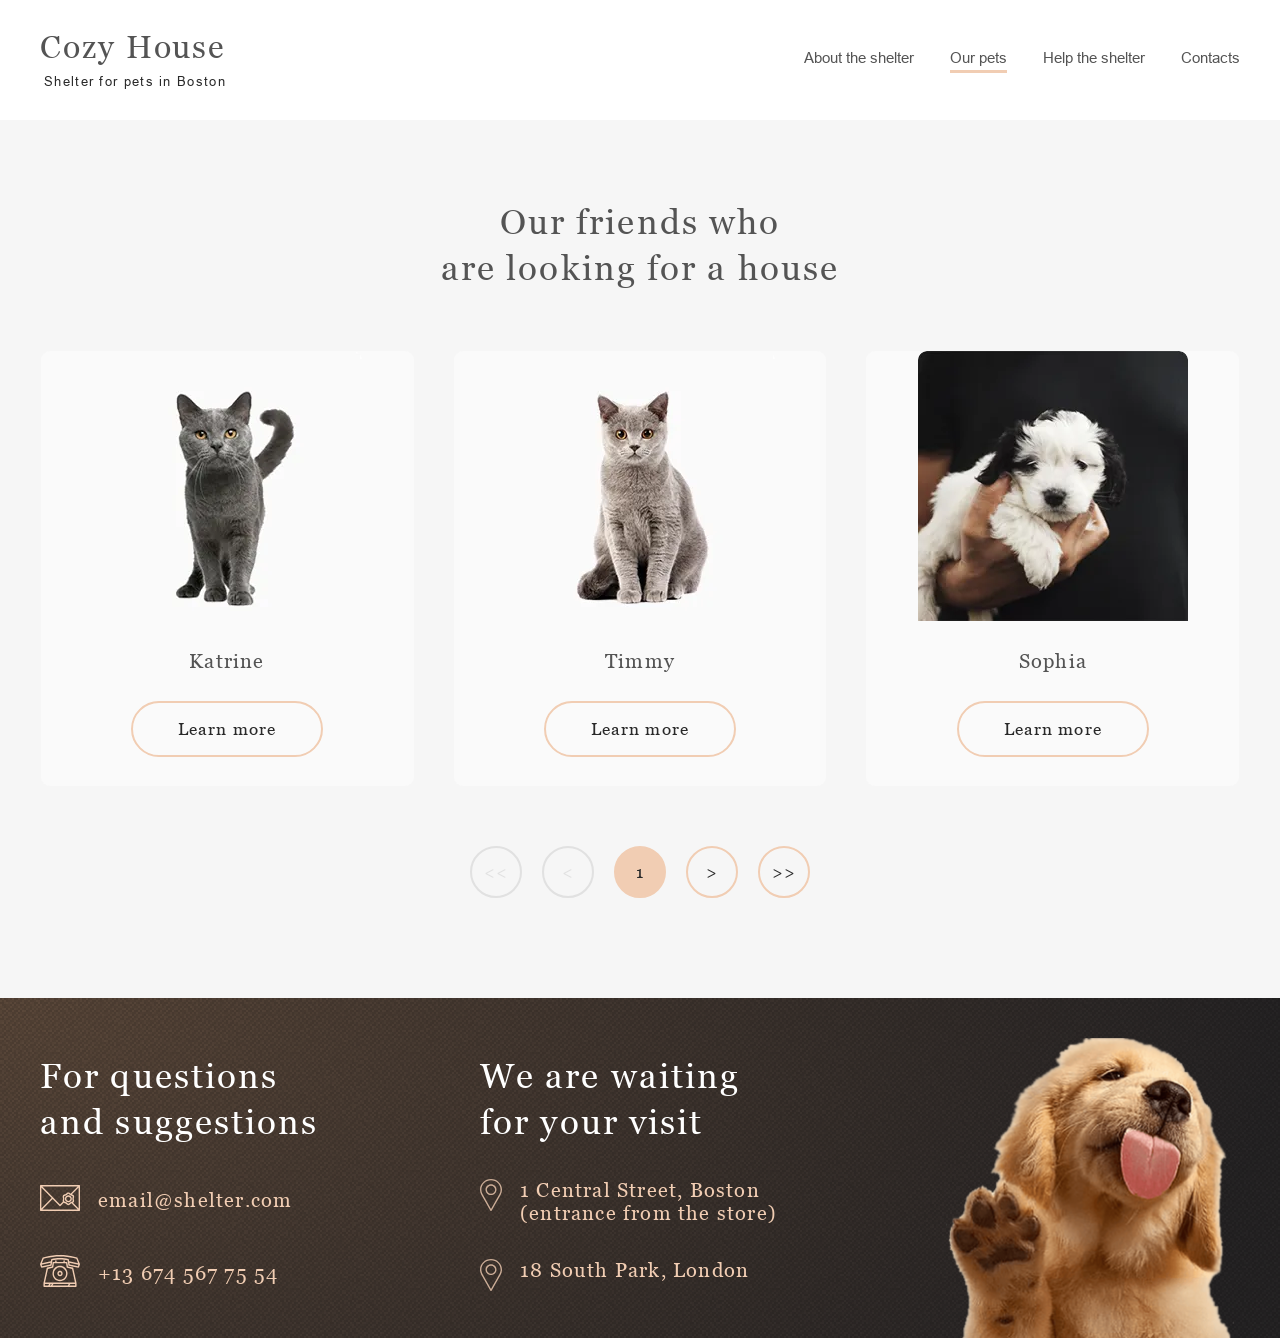
==== commit 27e72284: "refactor: improve animation smoothness in slider (Sat Jun 2026-06-27 00:07:31)" ====
--- a/Shelter/pets.html
+++ b/Shelter/pets.html
@@ -166,7 +166,38 @@
             </footer>
         </div>
 
-
+        <div class="pets-popup" id="petsPopup">
+            <div class="pets-popup__overlay"></div>
+            <div class="pets-popup__inner">
+                <button class="pets-popup__close" aria-label="Close">&times;</button>
+                <div class="pets-popup__body">
+                    <img class="pets-popup__img" src="" alt="">
+                    <div class="pets-popup__info">
+                        <h2 class="pets-popup__name"></h2>
+                        <p class="pets-popup__details"></p>
+                        <p class="pets-popup__description"></p>
+                        <ul class="pets-popup__health">
+                            <li class="pets-popup__item">
+                                <span class="pets-popup__title">Age:</span>
+                                <span class="pets-popup__value"></span>
+                            </li>
+                            <li class="pets-popup__item">
+                                <span class="pets-popup__title">Inoculations:</span>
+                                <span class="pets-popup__value"></span>
+                            </li>
+                            <li class="pets-popup__item">
+                                <span class="pets-popup__title">Diseases:</span>
+                                <span class="pets-popup__value"></span>
+                            </li>
+                            <li class="pets-popup__item">
+                                <span class="pets-popup__title">Parasites:</span>
+                                <span class="pets-popup__value"></span>
+                            </li>
+                        </ul>
+                    </div>
+                </div>
+            </div>
+        </div>
 
         <script src="./js/burger.js"></script>
         <script src="./js/popup.js"></script>
--- a/Shelter/style.css
+++ b/Shelter/style.css
@@ -283,6 +283,7 @@
 .slider {
     display: flex;
     position: relative;
+    overflow: hidden;
     transition: transform 0.6s ease-in-out;
     will-change: transform;
 }
@@ -303,6 +304,7 @@
     border-radius: 9px;
     cursor: pointer;
     transition: background-color 0.3s ease;
+    flex-shrink: 0;
 }
 
 .slider-item__img {
@@ -628,10 +630,6 @@
         gap: 30px;
     }
 
-    .slider-item {
-        gap: 30px;
-    }
-
     .our-friends__slider-wrapper {
         width: 690px;
     }
@@ -642,10 +640,6 @@
         gap: 15px;
     }
 
-    .slider-item {
-        gap: 15px;
-    }
-
     .our-friends__slider-wrapper {
         width: 300px;
     }
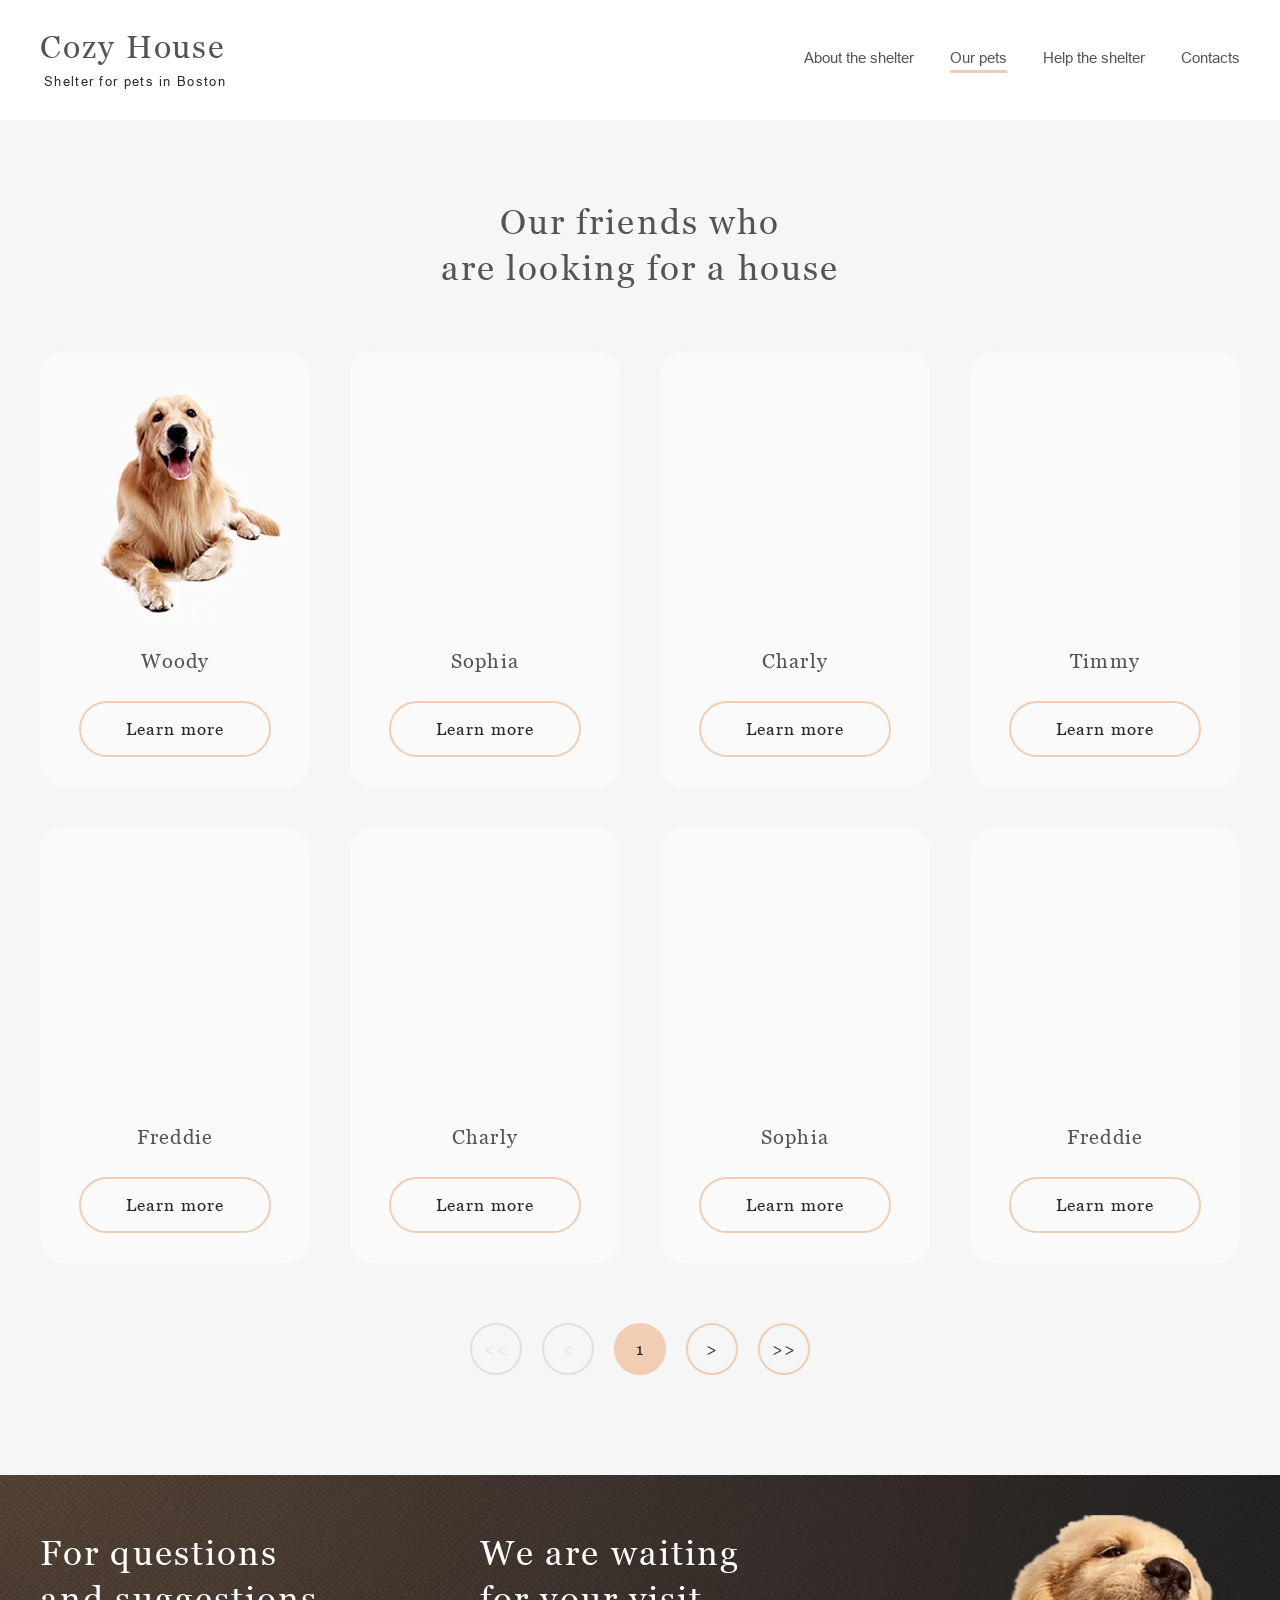
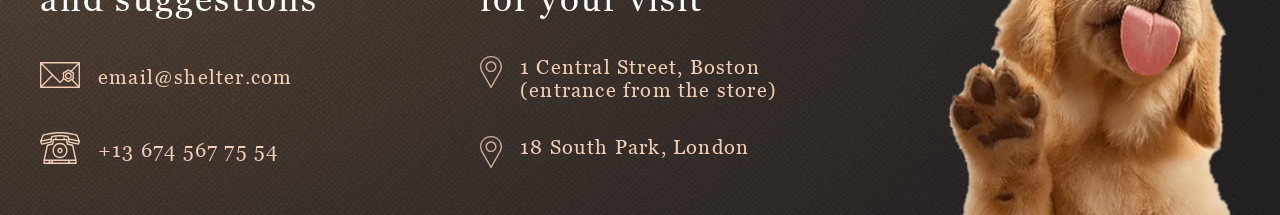
==== commit 6c18351e: "refactor: improve code maintainability and performance (Sat Jun 2026-06-27 01:02:39)" ====
--- a/Shelter/pets.html
+++ b/Shelter/pets.html
@@ -64,40 +64,7 @@
                         <div class="our-friends__container inner" id="friends">
                             <h2 class="our-friends__title title">Our friends who <br>are looking for a house</h2>
 
-                            <!-- Popup -->
-                            <div class="pets-popup" id="petsPopup">
-                                <div class="pets-popup__overlay"></div>
-                                <div class="pets-popup__inner">
-                                    <button class="pets-popup__close" aria-label="Close">&times;</button>
-                                    <div class="pets-popup__body">
-                                        <img class="pets-popup__img" src="" alt="">
-                                        <div class="pets-popup__info">
-                                            <h2 class="pets-popup__name"></h2>
-                                            <p class="pets-popup__details"></p>
-                                            <p class="pets-popup__description"></p>
-                                            <ul class="pets-popup__health">
-                                                <li class="pets-popup__item">
-                                                    <span class="pets-popup__title">Age:</span>
-                                                    <span class="pets-popup__value"></span>
-                                                </li>
-                                                <li class="pets-popup__item">
-                                                    <span class="pets-popup__title">Inoculations:</span>
-                                                    <span class="pets-popup__value"></span>
-                                                </li>
-                                                <li class="pets-popup__item">
-                                                    <span class="pets-popup__title">Diseases:</span>
-                                                    <span class="pets-popup__value"></span>
-                                                </li>
-                                                <li class="pets-popup__item">
-                                                    <span class="pets-popup__title">Parasites:</span>
-                                                    <span class="pets-popup__value"></span>
-                                                </li>
-                                            </ul>
-                                        </div>
-                                    </div>
-                                </div>
-                            </div>
-                            <!--  -->
+                          
 
                             <div class="our-friends__slider">
                                 <div class="slider-item">
--- a/Shelter/style.css
+++ b/Shelter/style.css
@@ -71,13 +71,13 @@
 }
 
 html {
-    height: 100%;
+    /* height: 100%; */
     scroll-behavior: smooth;
     overflow-x: hidden;
 }
 
 body {
-    height: 100%;
+    /* height: 100%; */
     font-family: var(--second-family);
     line-height: 1;
     font-size: 15px;
@@ -268,57 +268,52 @@
 
 .our-friends__slider {
     display: flex;
-    height: 435px;
-    margin: 60px 0;
-    align-items: center;
-}
-
-.our-friends__slider-wrapper {
-    width: 990px;
-    height: 435px;
-    margin: 0 53px;
+    justify-content: center;
+    align-items: center;
+    gap: 30px;
+    width: 100%;
+    margin: 60px 0 60px;
+    flex-wrap: nowrap;
+}
+
+.slider-item {
+    display: flex;
+    justify-content: center;
+    align-items: stretch;
+    gap: 90px;
+    flex: 1;
+    flex-wrap: wrap;
+    max-width: 100%;
+    transition: transform 0.6s cubic-bezier(0.25, 0.46, 0.45, 0.94);
+    will-change: transform;
+}
+
+.slider-item__content {
+    flex: 1 1 270px;
+    max-width: 270px;
+    min-width: 240px;
+    background-color: transparent;
+    border-radius: 24px;
+    transition: background-color 0.3s ease;
+    cursor: pointer;
+    display: flex;
+    flex-direction: column;
+    background-color: var(--color-light);
+    border-radius: 24px;
     overflow: hidden;
 }
 
-.slider {
-    display: flex;
-    position: relative;
-    overflow: hidden;
-    transition: transform 0.6s ease-in-out;
-    will-change: transform;
-}
-
-.slider-item {
-    display: flex;
-    gap: 90px;
-    flex-shrink: 0;
-}
-
-.slider-item__content {
-    display: flex;
-    width: 270px;
-    flex-direction: column;
-    justify-content: space-between;
-    align-items: center;
-    background-color: var(--color-light);
-    border-radius: 9px;
-    cursor: pointer;
-    transition: background-color 0.3s ease;
-    flex-shrink: 0;
-}
-
 .slider-item__img {
-    width: 270px;
-    height: 270px;
     border-radius: 9px 9px 0 0;
+    width: 100%;
+    aspect-ratio: 1 / 1;
     object-fit: cover;
     display: block;
+    transition: background-color 0.3s ease;
 }
 
 .card-info {
     display: flex;
-    width: 270px;
-    height: 165px;
     flex-direction: column;
     align-items: center;
     justify-content: space-between;
@@ -326,6 +321,7 @@
     background-color: var(--color-light);
     transition: background-color 0.3s ease;
     flex-grow: 1;
+    text-align: center;
 }
 
 .pets-card__name {
@@ -351,15 +347,7 @@
     background-color: var(--color-primary);
 }
 
-/* Slider animations - removed, using JS transition instead */
-
-.slider-prev,
-.slider-next,
-.slider-current {
-    display: flex;
-    visibility: visible;
-    opacity: 1;
-}
+/* section Help */
 .help__body {
     display: flex;
     flex-direction: column;
@@ -624,27 +612,53 @@
 }
 
 
+/* Стили для слайдера с анимацией */
+
+.slider-item.move-left {
+    animation: slideLeft 1s ease-in-out;
+}
+
+.slider-item.move-right {
+    animation: slideRight 1s ease-in-out;
+}
+
+@keyframes slideLeft {
+    0% {
+        transform: translateX(0);
+        opacity: 1;
+    }
+    100% {
+        transform: translateX(100%);
+        opacity: 0;
+    }
+}
+
+@keyframes slideRight {
+    0% {
+        transform: translateX(0);
+        opacity: 1;
+    }
+    100% {
+        transform: translateX(-100%);
+        opacity: 0;
+    }
+}
+
+/* Стили для контейнеров предпросмотра */
+.slider-prev,
+.slider-next {
+    display: none;
+}
+
 /* Адаптивность */
 @media (max-width: 1279px) {
-    .slider {
-        gap: 30px;
+    .slider-item {
+        gap: 20px;
     }
-
-    .our-friends__slider-wrapper {
-        width: 690px;
-    }
 }
 
 @media (max-width: 767px) {
-    .slider {
+    .slider-item {
         gap: 15px;
     }
-
-    .our-friends__slider-wrapper {
-        width: 300px;
-    }
-
-    .our-friends__slider {
-        height: auto;
-    }
 }
--- a/Shelter/block/pets.css
+++ b/Shelter/block/pets.css
@@ -25,7 +25,7 @@
 }
 
 .pets-page .header-nav__link:hover {
-    color: var(--color-dark);
+    color: var(--color-gray-secondary);
 }
 
 .pets-page .header-nav__link--active {
@@ -50,7 +50,6 @@
     column-gap: 40px;
     flex-wrap: wrap;
     max-width: 100%;
-    overflow: hidden;
 }
 
 .pets__pagination-wrap {
@@ -67,60 +66,13 @@
 
 @media (max-width: 768px) {
     
-    .pets-page .our-friends__slider {
-        margin-top: 30px;
-        margin-bottom: 36px;
-    }
-
-    .pets__pagination-wrap {
-        padding-bottom: 70px;
-    }
-
-    .pets-page .our-friends__slider .slider-item .slider-item__content:nth-child(7),
-    .pets-page .our-friends__slider .slider-item .slider-item__content:nth-child(8) {
-        display: none;
-    }
-
-  
-.pets-page .footer__grid {
-        margin-top:0;
-        padding-top: 35px;
-    }
+    
 }
 
 @media (max-width: 320px) {
    
-    .pets-page .our-friends__slider .slider-item .slider-item__content:nth-child(4),
-    .pets-page .our-friends__slider .slider-item .slider-item__content:nth-child(5),
-    .pets-page .our-friends__slider .slider-item .slider-item__content:nth-child(6)    {
-        display: none;
-    }
-    
    
-    .pets-page .our-friends__slider .slider-item .slider-item__content:nth-child(1),
-    .pets-page .our-friends__slider .slider-item .slider-item__content:nth-child(2),
-    .pets-page .our-friends__slider .slider-item .slider-item__content:nth-child(3) {
-        display: block;
-    }
-
-    .pets__pagination-wrap {
-        
-    gap: 10px;
-    padding-bottom: 44px;
-    }
-
-    .pets-page .footer__grid {
-       padding-top: 33px;
-    }
-
-    .pets-page .inner {
-        padding: 45px 0 0;
-    }
-
-    .pets-page .our-friends__slider {
-        margin-top: 55px;
-        margin-bottom: 36px;
-    }
 
 }
 
+
--- a/Shelter/block/popup.css
+++ b/Shelter/block/popup.css
@@ -1,4 +1,19 @@
 /* ========== Popup ========== */
+/* Блокируем скролл на html, а не на body */
+html.menu-open,
+html.popup-open {
+  overflow: hidden !important;
+  /* position: fixed здесь НЕ нужен — он и вызывает прыжок */
+}
+
+/* body оставляем как есть, без position:fixed */
+body.menu-open,
+body.popup-open {
+  /* Убираем position:fixed и margin-right отсюда */
+  overflow: hidden !important;
+}
+
+
 .pets-popup {
     position: fixed;
     inset: 0;
@@ -9,7 +24,7 @@
 }
 
 .pets-popup.active {
-    display: flex;
+    display: flex !important;
 }
 
 .pets-popup__overlay {
--- a/Shelter/block/media.css
+++ b/Shelter/block/media.css
@@ -220,6 +220,33 @@
         object-fit: cover;
         object-position: top;
     }
+
+    /* Page pets */
+.pets-page .our-friends__slider {
+        margin-top: 30px;
+        margin-bottom: 36px;
+    }
+
+    .pets__pagination-wrap {
+        padding-bottom: 70px;
+    }
+
+    .pets-page .our-friends__slider .slider-item .slider-item__content:nth-child(7),
+    .pets-page .our-friends__slider .slider-item .slider-item__content:nth-child(8) {
+        display: none;
+    }
+
+  
+.pets-page .footer__grid {
+        margin-top:0;
+        padding-top: 35px;
+    }
+
+
+}
+
+.menu-open {
+    overflow: hidden;
 }
 
 @media (max-width: 767px) {
@@ -235,29 +262,30 @@
         cursor: pointer;
         padding: 0;
         align-self: center;
-        z-index: 10002;
+        z-index: 10001;
         position: relative;
-        right: 5px;
-
+        margin-left: auto;
+        margin-right: 10px;
     }
 
 .pets-page .header__burger.active span {
     background: var(--color-primary);
 }
 
+ 
     .header__burger span {
         display: block;
         width: 100%;
         height: 2px;
-        background: #f1cdb3;
+        background: var(--color-primary);
         border-radius: 2px;
         transition: all 0.3s ease;
         transform-origin: center;
     }
+
     /* Burger menu button rotation */
-
     .header__burger.active span:nth-child(1) {
-        transform: rotate(90deg) translate(11px, -10px);
+       transform: rotate(90deg) translate(11px, -10px);
     }
 
     .header__burger.active span:nth-child(2) {
@@ -265,7 +293,7 @@
     }
 
     .header__burger.active span:nth-child(3) {
-        transform: rotate(90deg) translate(-11px, 10px);
+         transform: rotate(90deg) translate(-11px, 10px);
     }
     /* End Burger button styles  */
     
@@ -286,8 +314,8 @@
     .header__nav.active {
         right: 0;
     }
-    
- /* Overlay */
+
+    /* Overlay */
     .nav-overlay {
         position: fixed;
         top: 0;
@@ -316,7 +344,7 @@
         row-gap: 40px;
     }
 
-   .pets-page .header-nav__link {
+    .pets-page .header-nav__link {
         color: var(--color-gray-light);
     }
     
@@ -701,7 +729,44 @@
         margin-top: 42px;
         max-width: 260px;
     }
-
-    
-}
-
+/* Page pets */
+ .pets-page .our-friends__slider .slider-item .slider-item__content:nth-child(4),
+    .pets-page .our-friends__slider .slider-item .slider-item__content:nth-child(5),
+    .pets-page .our-friends__slider .slider-item .slider-item__content:nth-child(6)    {
+        display: none;
+    }
+    
+   
+    .pets-page .our-friends__slider .slider-item .slider-item__content:nth-child(1),
+    .pets-page .our-friends__slider .slider-item .slider-item__content:nth-child(2),
+    .pets-page .our-friends__slider .slider-item .slider-item__content:nth-child(3) {
+        display: block;
+    }
+
+    .pets__pagination-wrap {
+        padding-bottom: 70px;
+    }
+
+    .pets__pagination-wrap {
+    
+    gap: 10px;
+    padding-bottom: 30px;
+    }
+
+    .pets-page .footer__grid {
+        margin-top: 10px;
+        padding-top: 35px;
+    }
+
+    .pets-page .inner {
+        padding: 45px 0 0;
+    }
+
+    .pets-page .our-friends__slider {
+        margin-top: 55px;
+        margin-bottom: 36px;
+    }
+    
+}
+
+
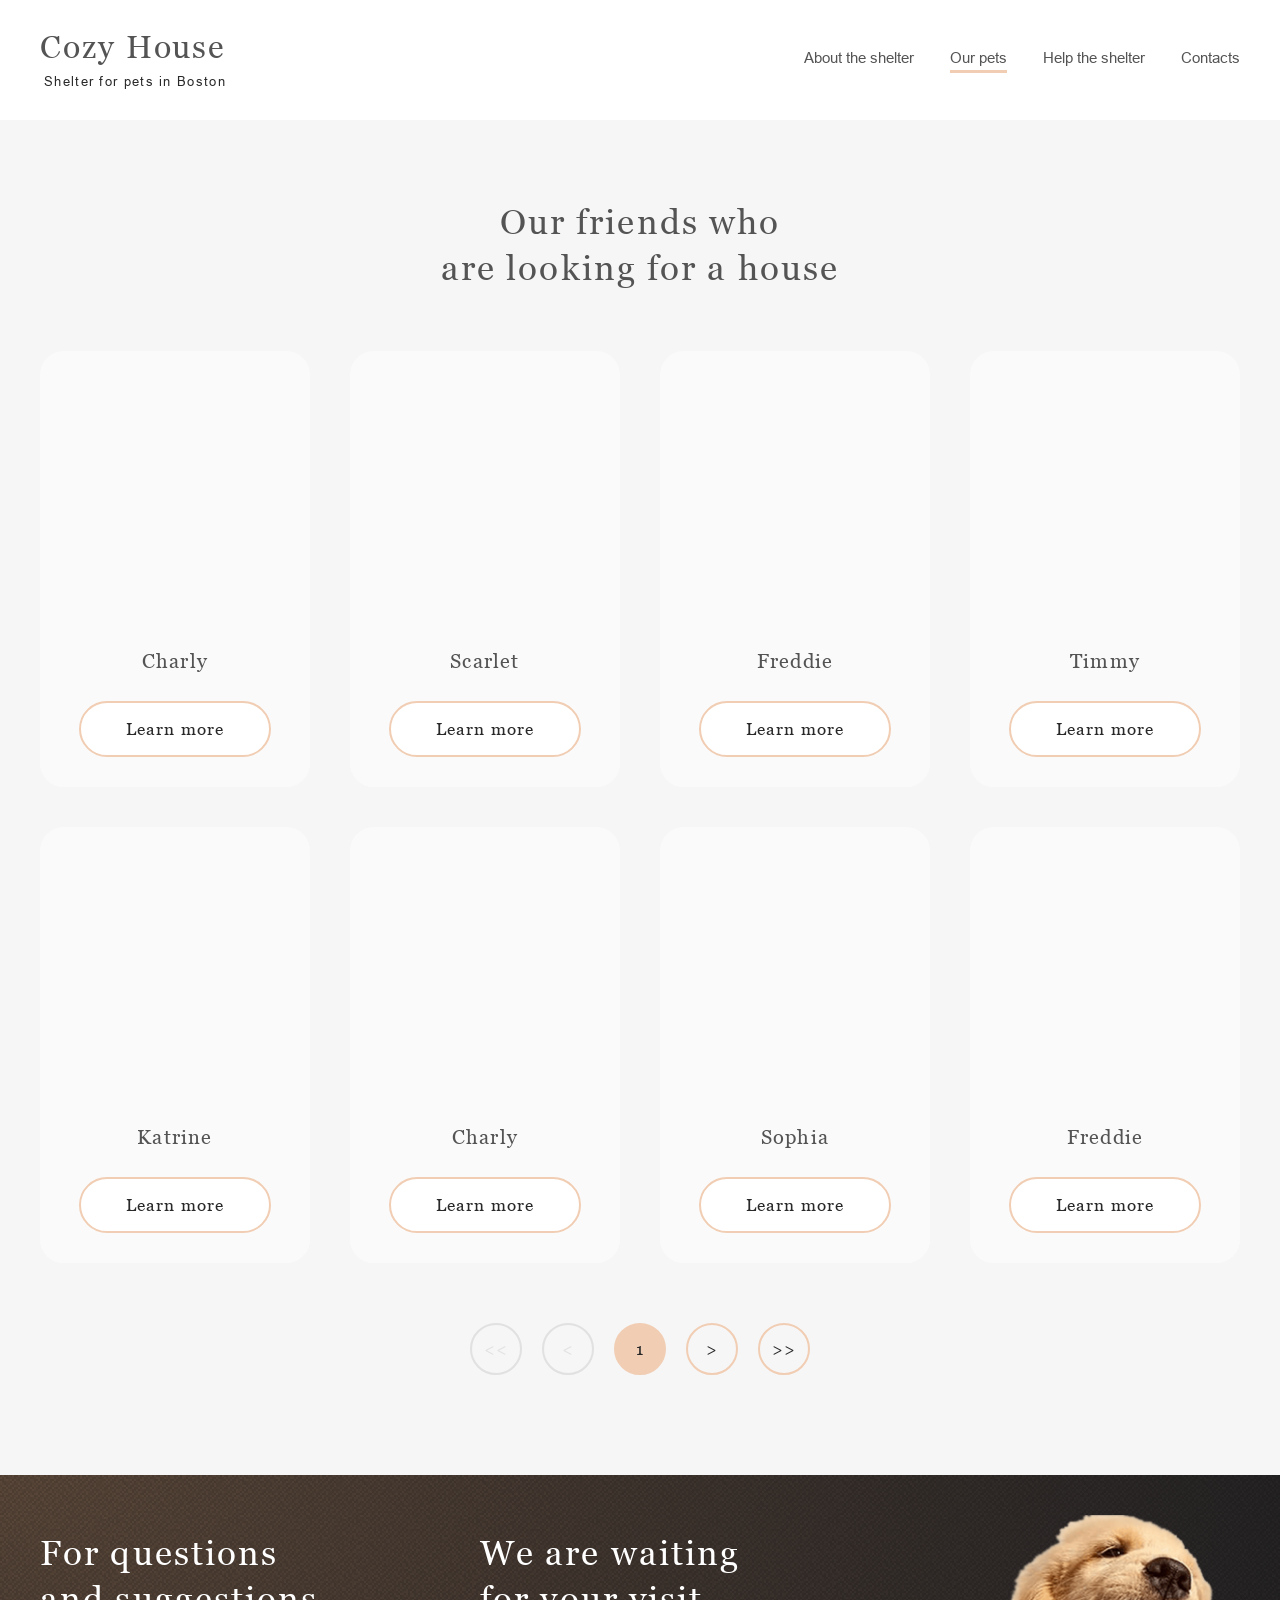
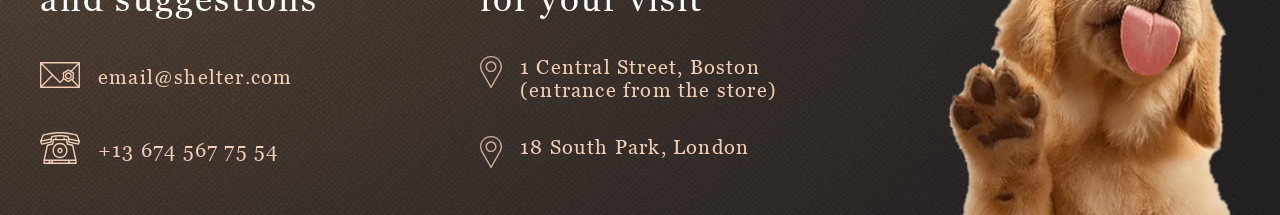
==== commit 2ac63f3e: "style: clean up code formatting   (Sun Jun 2026-06-28 19:46:55)" ====
--- a/Shelter/pets.html
+++ b/Shelter/pets.html
@@ -1,173 +1,162 @@
 <!doctype html>
 <html lang="en">
-    <head>
-        <meta charset="UTF-8">
-        <meta name="viewport" content="width=device-width, initial-scale=1.0">
-        <link rel="stylesheet" href="./assets/fonts/Georgia/stylesheet.css">
-        <link rel="stylesheet" href="./assets/fonts/Arial/stylesheet.css">
-        <link rel="icon" href="./assets/favicon.ico" type="image/x-icon">
-        <link rel="stylesheet" href="./block/btn.css">
-        <link rel="stylesheet" href="style.css">
-        <link rel="stylesheet" href="./block/pets.css">
-        <link rel="stylesheet" href="./block/popup.css">
- <link rel="stylesheet" href="./block/media.css">
-        <title>Pets</title>
-    </head>
 
-    <body class="pets-page">
-       <div class="wrapper">
-            <header class="header">
-                    <div class="container">
-                    <div class="header__inner">
-                        <!-- Header -->
-                        <a href="./index.html" class="header__logo logo">
-                            <p class="logo__title">Cozy House</p>
-                            <p class="logo__subtitle">Shelter for pets in Boston</p>
-                        </a>
+<head>
+    <meta charset="UTF-8">
+    <meta name="viewport" content="width=device-width, initial-scale=1.0">
+    <link rel="stylesheet" href="./assets/fonts/Georgia/stylesheet.css">
+    <link rel="stylesheet" href="./assets/fonts/Arial/stylesheet.css">
+    <link rel="icon" href="./assets/favicon.ico" type="image/x-icon">
+    <link rel="stylesheet" href="./block/btn.css">
+    <link rel="stylesheet" href="style.css">
+    <link rel="stylesheet" href="./block/pets.css">
+    <link rel="stylesheet" href="./block/popup.css">
+    <link rel="stylesheet" href="./block/media.css">
+    <title>Pets</title>
+</head>
 
-<!-- Бургер меню -->
-                        <button class="header__burger burger" aria-label="Toggle menu">
-                            <span></span>
-                            <span></span>
-                            <span></span>
-                        </button>
+<body class="pets-page">
+    <div class="wrapper">
+        <header class="header">
+            <div class="container">
+                <div class="header__inner">
+                    <!-- Header -->
+                    <a href="./index.html" class="header__logo logo">
+                        <p class="logo__title">Cozy House</p>
+                        <p class="logo__subtitle">Shelter for pets in Boston</p>
+                    </a>
 
-                        <div class="nav-overlay"></div>
+                    <!-- Бургер меню -->
+                    <button class="header__burger burger" aria-label="Toggle menu">
+                        <span></span>
+                        <span></span>
+                        <span></span>
+                    </button>
 
- <!-- End Бургер меню -->
+                    <div class="nav-overlay"></div>
+                    <!-- End Бургер меню -->
+
+                    <nav class="header__nav" id="main-menu">
+                        <ul class="header-nav__list">
+                            <li class="header-nav__item">
+                                <a href="./index.html" class="header-nav__link">About the shelter</a>
+                            </li>
+                            <li class="header-nav__item">
+                                <a href="./pets.html" class="header-nav__link header-nav__link--active">Our pets</a>
+                            </li>
+                            <li class="header-nav__item">
+                                <a href="./index.html#help" class="header-nav__link">Help the shelter</a>
+                            </li>
+                            <li class="header-nav__item">
+                                <a href="#contacts" class="header-nav__link">Contacts</a>
+                            </li>
+                        </ul>
+                    </nav>
+                </div>
+            </div>
+        </header>
+        <!-- section Our Friend -->
+        <main class="main">
+            <section id="pets" class="section--color">
+                <div class="container">
+                    <div class="our-friends__container inner" id="friends">
+                        <h2 class="our-friends__title title">Our friends who <br>are looking for a house</h2>
 
 
 
-                        <nav class="header__nav" id="main-menu">
-                            <ul class="header-nav__list">
-                                <li class="header-nav__item">
-                                    <a href="./index.html" class="header-nav__link">About the shelter</a>
-                                </li>
-                                <li class="header-nav__item">
-                                    <a href="./pets.html" class="header-nav__link header-nav__link--active">Our pets</a>
-                                </li>
-                                <li class="header-nav__item">
-                                    <a href="./index.html#help" class="header-nav__link">Help the shelter</a>
-                                </li>
-                                <li class="header-nav__item">
-                                    <a href="#contacts" class="header-nav__link">Contacts</a>
-                                </li>
-                            </ul>
-                        </nav>
-                    </div>
-                    </div>
-                </header>
-            <!-- section Our Friend -->
-            <main class="main">
-                <section id="pets" class="section--color">
-                    <div class="container">
-                        <div class="our-friends__container inner" id="friends">
-                            <h2 class="our-friends__title title">Our friends who <br>are looking for a house</h2>
-
-                          
-
-                            <div class="our-friends__slider">
-                                <div class="slider-item">
-                                </div>
-                            </div>
-
-                            <div class="pets__pagination-wrap">
-                            </div>
-                        </div>
-                    </div>
-                </section>
-            </main>
-
-            <!-- Footer -->
- <footer id="contacts" class="footer">
-                <div class="footer__container container">
-                    <div class="footer__grid">
-                        <!-- 1 колонка - Контакты -->
-                        <div class="footer__contacts">
-                            <h3 class="footer__title">For questions and suggestions</h3>
-                            <div class="footer__contact-item">
-                                <a
-                                    href="mailto:email@shelter.com"
-                                    class="footer__link footer__link--email"
-                                    target="_blank"
-                                >
-                                    email@shelter.com
-                                </a>
-                            </div>
-                            <div class="footer__contact-item">
-                                <a href="tel:+136745677554" class="footer__link footer__link--phone">
-                                    +13 674 567 75 54
-                                </a>
+                        <div class="our-friends__slider">
+                            <div class="slider-item">
                             </div>
                         </div>
 
-                        <!-- 2 колонка - Адреса -->
-                        <div class="footer__locations">
-                            <h3 class="footer__title">We are waiting for your visit</h3>
-                            <div class="footer__address-item">
-                                <a
-                                    href="https://www.google.com/maps/place/%D0%A5%D1%80%D0%B0%D0%BC+%D0%A1%D0%B2%D1%8F%D1%82%D0%BE%D0%B3%D0%BE+%D0%A1%D0%B5%D0%BC%D0%B5%D0%B9%D1%81%D1%82%D0%B2%D0%B0/@41.4036339,2.1717809,17z/data=!3m1!4b1!4m6!3m5!1s0x12a4a2dcd83dfb93:0x9bd8aac21bc3c950!8m2!3d41.4036299!4d2.1743558!16zL20vMGc2bjM?entry=ttu"
-                                    class="footer__link footer__link--address footer__link--address-first"
-                                    target="_blank"
-                                >
-                                    1 Central Street, Boston (entrance from the store)
-                                </a>
-                            </div>
-                            <div class="footer__address-item">
-                                <a
-                                    href="https://www.google.com/maps/place/%D0%A5%D1%80%D0%B0%D0%BC+%D0%A1%D0%B2%D1%8F%D1%82%D0%BE%D0%B3%D0%BE+%D0%A1%D0%B5%D0%BC%D0%B5%D0%B9%D1%81%D1%82%D0%B2%D0%B0/@41.4036339,2.1717809,17z/data=!3m1!4b1!4m6!3m5!1s0x12a4a2dcd83dfb93:0x9bd8aac21bc3c950!8m2!3d41.4036299!4d2.1743558!16zL20vMGc2bjM?entry=ttu"
-                                    class="footer__link footer__link--address footer__link--address-second"
-                                    target="_blank"
-                                >
-                                    18 South Park, London
-                                </a>
-                            </div>
-                        </div>
-
-                        <!-- 3 колонка - Картинка -->
-                        <div class="footer__image">
-                            <img src="./assets/images/footer-puppy.png" alt="Footer puppy" class="footer__img">
+                        <div class="pets__pagination-wrap">
                         </div>
                     </div>
                 </div>
-            </footer>
-        </div>
+            </section>
+        </main>
 
-        <div class="pets-popup" id="petsPopup">
-            <div class="pets-popup__overlay"></div>
-            <div class="pets-popup__inner">
-                <button class="pets-popup__close" aria-label="Close">&times;</button>
-                <div class="pets-popup__body">
-                    <img class="pets-popup__img" src="" alt="">
-                    <div class="pets-popup__info">
-                        <h2 class="pets-popup__name"></h2>
-                        <p class="pets-popup__details"></p>
-                        <p class="pets-popup__description"></p>
-                        <ul class="pets-popup__health">
-                            <li class="pets-popup__item">
-                                <span class="pets-popup__title">Age:</span>
-                                <span class="pets-popup__value"></span>
-                            </li>
-                            <li class="pets-popup__item">
-                                <span class="pets-popup__title">Inoculations:</span>
-                                <span class="pets-popup__value"></span>
-                            </li>
-                            <li class="pets-popup__item">
-                                <span class="pets-popup__title">Diseases:</span>
-                                <span class="pets-popup__value"></span>
-                            </li>
-                            <li class="pets-popup__item">
-                                <span class="pets-popup__title">Parasites:</span>
-                                <span class="pets-popup__value"></span>
-                            </li>
-                        </ul>
+        <!-- Footer -->
+        <footer id="contacts" class="footer">
+            <div class="footer__container container">
+                <div class="footer__grid">
+                    <!-- 1 колонка - Контакты -->
+                    <div class="footer__contacts">
+                        <h3 class="footer__title">For questions and suggestions</h3>
+                        <div class="footer__contact-item">
+                            <a href="mailto:email@shelter.com" class="footer__link footer__link--email" target="_blank">
+                                email@shelter.com
+                            </a>
+                        </div>
+                        <div class="footer__contact-item">
+                            <a href="tel:+136745677554" class="footer__link footer__link--phone">
+                                +13 674 567 75 54
+                            </a>
+                        </div>
+                    </div>
+
+                    <!-- 2 колонка - Адреса -->
+                    <div class="footer__locations">
+                        <h3 class="footer__title">We are waiting for your visit</h3>
+                        <div class="footer__address-item">
+                            <a href="https://www.google.com/maps/place/%D0%A5%D1%80%D0%B0%D0%BC+%D0%A1%D0%B2%D1%8F%D1%82%D0%BE%D0%B3%D0%BE+%D0%A1%D0%B5%D0%BC%D0%B5%D0%B9%D1%81%D1%82%D0%B2%D0%B0/@41.4036339,2.1717809,17z/data=!3m1!4b1!4m6!3m5!1s0x12a4a2dcd83dfb93:0x9bd8aac21bc3c950!8m2!3d41.4036299!4d2.1743558!16zL20vMGc2bjM?entry=ttu"
+                                class="footer__link footer__link--address footer__link--address-first" target="_blank">
+                                1 Central Street, Boston (entrance from the store)
+                            </a>
+                        </div>
+                        <div class="footer__address-item">
+                            <a href="https://www.google.com/maps/place/%D0%A5%D1%80%D0%B0%D0%BC+%D0%A1%D0%B2%D1%8F%D1%82%D0%BE%D0%B3%D0%BE+%D0%A1%D0%B5%D0%BC%D0%B5%D0%B9%D1%81%D1%82%D0%B2%D0%B0/@41.4036339,2.1717809,17z/data=!3m1!4b1!4m6!3m5!1s0x12a4a2dcd83dfb93:0x9bd8aac21bc3c950!8m2!3d41.4036299!4d2.1743558!16zL20vMGc2bjM?entry=ttu"
+                                class="footer__link footer__link--address footer__link--address-second" target="_blank">
+                                18 South Park, London
+                            </a>
+                        </div>
+                    </div>
+
+                    <!-- 3 колонка - Картинка -->
+                    <div class="footer__image">
+                        <img src="./assets/images/footer-puppy.png" alt="Footer puppy" class="footer__img">
                     </div>
                 </div>
             </div>
+        </footer>
+    </div>
+
+    <div class="pets-popup" id="petsPopup">
+        <div class="pets-popup__overlay"></div>
+        <div class="pets-popup__inner">
+            <button class="pets-popup__close" aria-label="Close">&times;</button>
+            <div class="pets-popup__body">
+                <img class="pets-popup__img" src="" alt="">
+                <div class="pets-popup__info">
+                    <h2 class="pets-popup__name"></h2>
+                    <p class="pets-popup__details"></p>
+                    <p class="pets-popup__description"></p>
+                    <ul class="pets-popup__health">
+                        <li class="pets-popup__item">
+                            <span class="pets-popup__title">Age:</span>
+                            <span class="pets-popup__value"></span>
+                        </li>
+                        <li class="pets-popup__item">
+                            <span class="pets-popup__title">Inoculations:</span>
+                            <span class="pets-popup__value"></span>
+                        </li>
+                        <li class="pets-popup__item">
+                            <span class="pets-popup__title">Diseases:</span>
+                            <span class="pets-popup__value"></span>
+                        </li>
+                        <li class="pets-popup__item">
+                            <span class="pets-popup__title">Parasites:</span>
+                            <span class="pets-popup__value"></span>
+                        </li>
+                    </ul>
+                </div>
+            </div>
         </div>
+    </div>
 
-        <script src="./js/burger.js"></script>
-        <script src="./js/popup.js"></script>
-        <script src="./js/pagination.js"></script>
-    </body>
-</html>
+    <script src="./js/burger.js"></script>
+    <script src="./js/popup.js"></script>
+    <script src="./js/pagination.js"></script>
+</body>
+
+</html>
--- a/Shelter/block/btn.css
+++ b/Shelter/block/btn.css
@@ -1,3 +1,7 @@
+button {
+    background: none;
+}
+
 .btn {
     display: inline-flex;
     align-items: center;
@@ -24,7 +28,7 @@
 }
 
 .btn--secondary {
-    background: transparent;
+    background-color: var(--color-white);
     border: 2px solid var(--color-primary);
 }
 
@@ -54,8 +58,8 @@
 .btn--inactive {
     cursor: auto;
     background-color: inherit;
-    border: 2px solid #CDCDCD;
-    color: #CDCDCD;
+    border: 2px solid var(--color-gray-light);
+    color: var(--color-gray-light);
     pointer-events: none;
 }
 
@@ -65,10 +69,10 @@
 }
 
 .btn--circle-active:hover {
-    background-color: #F1CDB3;
+    background-color:var(--color-primary);
 }
 
 .btn--circle-num {
     cursor: auto;
-    background-color: #F1CDB3;
+    background-color: var(--color-primary);
 }
--- a/Shelter/style.css
+++ b/Shelter/style.css
@@ -5,12 +5,12 @@
     --color-primary: #f1cdb3;
     --color-primary-light: #fddcc4;
     --color-light: #fafafa;
+    --color-gray-light: #cdcdcd;
+    --color-gray-lighter: #f6f6f6;
     --color-dark: #292929;
     --color-gray: #4c4c4c;
-    --color-gray-light: #cdcdcd;
-    --color-gray-lighter: #f6f6f6;
+    --color-gray-secondary: #545454;
     --color-white: #ffffff;
-    --color-gray-secondary: #545454;
     --color-gray-muted: #b2b2b2;
 }
 
@@ -292,14 +292,12 @@
     flex: 1 1 270px;
     max-width: 270px;
     min-width: 240px;
-    background-color: transparent;
+    background-color: var(--color-light);
     border-radius: 24px;
     transition: background-color 0.3s ease;
     cursor: pointer;
     display: flex;
     flex-direction: column;
-    background-color: var(--color-light);
-    border-radius: 24px;
     overflow: hidden;
 }
 
@@ -427,6 +425,7 @@
     color: var(--color-gray-secondary);
     margin-bottom: 20px;
 }
+
 .in-addition__card-number {
     position: relative;
     max-width: 349px;
@@ -441,6 +440,7 @@
     background: var(--color-primary);
     color: var(--color-gray-secondary);
 }
+
 .in-addition__card-number:hover {
     cursor: pointer;
     background-color: var(--color-primary-light);
@@ -455,6 +455,7 @@
     left: 15px;
     top: 10px;
 }
+
 .in-addition__info {
     max-width: 380px;
     font-style: italic;
@@ -506,7 +507,6 @@
     margin: 56px 0 40px 0;
     max-width: 279px;
 }
-
 
 .footer__contact-item,
 .footer__address-item {
@@ -609,56 +609,4 @@
     object-fit: contain;
     max-height: 300px;
     margin-top: 40px;
-}
-
-
-/* Стили для слайдера с анимацией */
-
-.slider-item.move-left {
-    animation: slideLeft 1s ease-in-out;
-}
-
-.slider-item.move-right {
-    animation: slideRight 1s ease-in-out;
-}
-
-@keyframes slideLeft {
-    0% {
-        transform: translateX(0);
-        opacity: 1;
-    }
-    100% {
-        transform: translateX(100%);
-        opacity: 0;
-    }
-}
-
-@keyframes slideRight {
-    0% {
-        transform: translateX(0);
-        opacity: 1;
-    }
-    100% {
-        transform: translateX(-100%);
-        opacity: 0;
-    }
-}
-
-/* Стили для контейнеров предпросмотра */
-.slider-prev,
-.slider-next {
-    display: none;
-}
-
-/* Адаптивность */
-@media (max-width: 1279px) {
-    .slider-item {
-        gap: 20px;
-    }
-}
-
-@media (max-width: 767px) {
-    .slider-item {
-        gap: 15px;
-    }
 }
--- a/Shelter/block/pets.css
+++ b/Shelter/block/pets.css
@@ -62,17 +62,4 @@
 /* Burger */
 .pets-page .header__burger span {
     background: #000;
-}
-
-@media (max-width: 768px) {
-    
-    
-}
-
-@media (max-width: 320px) {
-   
-   
-
-}
-
-
+}
--- a/Shelter/block/popup.css
+++ b/Shelter/block/popup.css
@@ -1,18 +1,13 @@
 /* ========== Popup ========== */
-/* Блокируем скролл на html, а не на body */
 html.menu-open,
 html.popup-open {
-  overflow: hidden !important;
-  /* position: fixed здесь НЕ нужен — он и вызывает прыжок */
-}
-
-/* body оставляем как есть, без position:fixed */
+    overflow: hidden !important;
+}
+
 body.menu-open,
 body.popup-open {
-  /* Убираем position:fixed и margin-right отсюда */
-  overflow: hidden !important;
-}
-
+    overflow: hidden !important;
+}
 
 .pets-popup {
     position: fixed;
@@ -43,6 +38,7 @@
     width: 90%;
     max-height: 90vh;
     animation: popupIn 0.3s ease forwards;
+    margin-top: 8vh;
 }
 
 @keyframes popupIn {
@@ -50,6 +46,7 @@
         opacity: 0;
         transform: scale(0.9) translateY(20px);
     }
+
     to {
         opacity: 1;
         transform: scale(1) translateY(0);
@@ -78,7 +75,6 @@
 
 .pets-popup__close:hover {
     background: var(--color-primary);
-    
 }
 
 .pets-popup__body {
@@ -86,10 +82,12 @@
     gap: 30px;
     overflow-y: auto;
     max-height: 90vh;
+    box-shadow: 0 2px 35px 14px rgba(13, 13, 13, 0.04);
+    background;
 }
 
 .pets-popup__img {
-    width: 500px;
+    max-width: 500px;
     height: 500px;
     object-fit: cover;
     border-radius: 16px;
@@ -144,7 +142,7 @@
 .pets-popup__health {
     display: flex;
     flex-direction: column;
-    gap: 10px;
+    gap: 12px;
     padding-left: 15px;
     list-style: none;
     margin: 0;
@@ -153,16 +151,12 @@
 .pets-popup__item {
     font-size: 14px;
     list-style: disc;
-    
 }
 
 li::marker {
-    color: var(--color-primary); 
-    font-size: 12px; 
-    
-    
-}
-
+    color: var(--color-primary);
+    font-size: 12px;
+}
 
 .pets-popup__title {
     list-style-type: initial;
@@ -171,15 +165,69 @@
     font-size: 15px;
     line-height: 110%;
     letter-spacing: 0.06em;
-    
 }
 
 .pets-popup__value {
     color: var(--color-dark);
     font-weight: 400;
-}
-
-@media (max-width: 767px) {
+    font-size: 16px;
+}
+
+@media (max-width: 768px) {
+    .pets-popup__inner {
+        max-width: 630px;
+    }
+
+    .pets-popup__body {
+        gap: 13px;
+    }
+
+    .pets-popup__img {
+        width: 100%;
+        max-width: 350px;
+        height: auto;
+    }
+
+    .pets-popup__info {
+        width: 90%;
+        max-width: 350px;
+        height: auto;
+        margin-top: 0;
+    }
+
+    .pets-popup__name {
+        padding-top: 10px;
+    }
+
+    .pets-popup__details {
+        font-size: 20px;
+    }
+
+    .pets-popup__description {
+        padding-bottom: 20px;
+        padding-top: 20px;
+        padding-right: 5px;
+        font-size: 13px;
+        max-width: 350px;
+    }
+
+    .pets-popup__health {
+        gap: 5px;
+    }
+
+    .pets-popup__close {
+        top: -52px;
+        right: -43px;
+    }
+}
+
+@media (max-width: 628px) {
+    .pets-popup__inner {
+        max-width: 240px;
+        max-height: 341px;
+        margin-top: 6vh;
+    }
+
     .pets-popup__body {
         flex-direction: column;
         align-items: center;
@@ -187,10 +235,25 @@
     }
 
     .pets-popup__img {
-        width: 100%;
-        max-width: 280px;
-        height: auto;
-        aspect-ratio: 1 / 1;
-    }
-}
-
+        display: none;
+    }
+
+    .pets-popup__close {
+        top: -52px;
+        right: -29px;
+    }
+
+    .pets-popup__description {
+        text-align: justify;
+        font-size: 13px;
+        padding-right: 0;
+        letter-spacing: 0.04em;
+        padding-bottom: 24px;
+    }
+
+    .pets-popup__health {
+        text-align: left;
+        padding-bottom: 10px;
+    }
+
+}
--- a/Shelter/block/media.css
+++ b/Shelter/block/media.css
@@ -23,18 +23,17 @@
 }
 
 @media (max-width: 1233px) {
-   .slider-item {
+    .slider-item {
         gap: 40px;
     }
 }
 
 @media (max-width: 1173px) {
-    
-
     .in-addition {
         gap: 15px;
         margin: 0 auto;
     }
+
     .footer__grid {
         justify-content: center;
         column-gap: 60px;
@@ -59,15 +58,18 @@
 }
 
 @media (max-width: 900px) {
+
     /* Section About */
     .about__inner {
         flex-direction: column-reverse;
         align-items: center;
     }
+
     .about__image {
         max-width: 100%;
         flex: none;
     }
+
     .about__info {
         padding-top: 0;
         max-width: 460px;
@@ -76,9 +78,11 @@
     .about img {
         margin-top: 80px;
     }
+
     .about__title {
         text-align: left;
     }
+
     .about__text {
         text-align: left;
     }
@@ -87,6 +91,7 @@
         justify-content: center;
         gap: 12px;
     }
+
     .slider-item {
         gap: 37px;
         justify-content: center;
@@ -119,47 +124,49 @@
         flex-direction: column;
         align-items: flex-start;
     }
+
     .not-only__button {
         width: 100%;
         text-align: center;
     }
+
     .not-only__title {
         width: 100%;
         text-align: left;
         max-width: 310px;
     }
+
     .not-only__subtitle {
         max-width: 100%;
     }
+
     .not-only__image {
         max-width: 569px;
         margin-top: 100px;
         margin-left: 139px;
-       
     }
 
     /* Section About */
     .about__title {
         font-size: 35px;
         max-width: 370px;
-        
     }
 
     .about__text {
         max-width: 430px;
         font-size: 15px;
         text-align: left;
-        
     }
 
     .about__text:not(:last-child) {
         margin-bottom: 25px;
     }
+
     .about img {
         margin-top: 80px;
         max-width: 300px;
     }
-    
+
     /* section Help */
     .help__title {
         margin-bottom: 60px;
@@ -178,10 +185,12 @@
         row-gap: 30px;
         justify-content: space-between;
     }
+
     /* Section In addition */
     .in-addition {
         flex-direction: column-reverse;
     }
+
     .in-addition__image {
         max-width: 505px;
     }
@@ -203,6 +212,7 @@
     .footer__title-second {
         margin-bottom: 33px;
     }
+
     .footer__address-item {
         margin-bottom: 30px;
     }
@@ -222,7 +232,7 @@
     }
 
     /* Page pets */
-.pets-page .our-friends__slider {
+    .pets-page .our-friends__slider {
         margin-top: 30px;
         margin-bottom: 36px;
     }
@@ -236,13 +246,10 @@
         display: none;
     }
 
-  
-.pets-page .footer__grid {
-        margin-top:0;
+    .pets-page .footer__grid {
+        margin-top: 0;
         padding-top: 35px;
     }
-
-
 }
 
 .menu-open {
@@ -250,6 +257,7 @@
 }
 
 @media (max-width: 767px) {
+
     /* Burger button styles */
     .header__burger {
         display: flex;
@@ -268,11 +276,10 @@
         margin-right: 10px;
     }
 
-.pets-page .header__burger.active span {
-    background: var(--color-primary);
-}
-
- 
+    .pets-page .header__burger.active span {
+        background: var(--color-primary);
+    }
+
     .header__burger span {
         display: block;
         width: 100%;
@@ -285,7 +292,7 @@
 
     /* Burger menu button rotation */
     .header__burger.active span:nth-child(1) {
-       transform: rotate(90deg) translate(11px, -10px);
+        transform: rotate(90deg) translate(11px, -10px);
     }
 
     .header__burger.active span:nth-child(2) {
@@ -293,10 +300,11 @@
     }
 
     .header__burger.active span:nth-child(3) {
-         transform: rotate(90deg) translate(-11px, 10px);
-    }
+        transform: rotate(90deg) translate(-11px, 10px);
+    }
+
     /* End Burger button styles  */
-    
+
     /* Burger menu */
     .header__nav {
         position: fixed;
@@ -347,12 +355,13 @@
     .pets-page .header-nav__link {
         color: var(--color-gray-light);
     }
-    
+
     .header-nav__link {
         font-size: 32px;
         text-align: center;
         color: var(--color-gray-light);
     }
+
     .pets-page .header-nav__link,
     .header-nav__link:hover {
         color: var(color-gray-light);
@@ -364,11 +373,11 @@
         color: var(--color-white);
         padding-bottom: 4px;
     }
-   
+
 }
 
 @media (max-width: 676px) {
-     .our-friends__slider {
+    .our-friends__slider {
         display: flex;
         flex-direction: column;
         align-items: center;
@@ -388,7 +397,7 @@
         display: none;
     }
 
- .our-friends__title {
+    .our-friends__title {
         max-width: 290px;
         font-size: 25px;
     }
@@ -485,7 +494,7 @@
 
     .footer__link--email,
     .footer__link--phone {
-       padding-left: 15px;
+        padding-left: 15px;
     }
 
     .footer__link--address {
@@ -495,11 +504,11 @@
 }
 
 @media (max-width: 537px) {
-   
+
     /* section Help */
     .help__blocks {
         display: grid;
-        grid-template-columns: repeat(2, 130px); 
+        grid-template-columns: repeat(2, 130px);
         gap: 30px;
         padding: 0 5px;
     }
@@ -527,23 +536,21 @@
     }
 }
 
-
 @media (max-width: 420px) {
-.container {
+    .container {
         max-width: 100%;
         padding: 0 10px;
     }
+
     .inner {
         padding: 42px 0 42px 0;
         /* border: 1px solid rgb(119, 0, 255); */
     }
 
-    
-
-   /* Section In addition */
+    /* Section In addition */
     .in-addition {
         gap: 20px;
-        
+
         align-items: center;
     }
 
@@ -551,7 +558,7 @@
         font-size: 25px;
         max-width: 229px;
         text-align: center;
-        
+
     }
 
     .in-addition__content {
@@ -569,8 +576,8 @@
         letter-spacing: normal;
         margin-bottom: 0;
         font-family: var(--font-family);
-line-height: 160%;
-color: var(--color-dark-l);
+        line-height: 160%;
+        color: var(--color-dark-l);
     }
 
     .in-addition__card-number {
@@ -589,17 +596,18 @@
         width: 280px;
         margin: 0 auto;
         text-align: justify;
-        font-size: 12px;        
+        font-size: 12px;
     }
 
     .in-addition__img {
         width: 260px;
         margin-left: 20px;
     }
+
     .in-addition__image {
         padding-top: 20px;
     }
-    
+
     .help__title {
         margin-bottom: 40px;
     }
@@ -618,25 +626,25 @@
         height: 50px;
     }
 
-/* Footer */
+    /* Footer */
     .footer__grid {
         row-gap: 0px;
-        
+
     }
 
     .footer__title {
-        margin: 0 auto 40px auto;      
-    }   
+        margin: 0 auto 40px auto;
+    }
 
     .footer__contact-item {
         max-width: 302px;
-    }    
+    }
 
     .footer__link--phone {
         padding-left: 20px;
         padding-top: 0px;
     }
-    
+
     .footer__link--address-first {
         margin-bottom: 10px;
     }
@@ -663,8 +671,6 @@
         max-width: 260px;
         margin: 0 auto;
     }
-
-
 }
 
 @media (max-width: 320px) {
@@ -672,6 +678,7 @@
         max-width: 100%;
         padding: 0 10px;
     }
+
     .inner {
         padding: 42px 0 42px 0;
         /* border: 1px solid rgb(119, 0, 255); */
@@ -725,18 +732,20 @@
     .about__text:not(:last-child) {
         margin-bottom: 20px;
     }
+
     .about img {
         margin-top: 42px;
         max-width: 260px;
     }
-/* Page pets */
- .pets-page .our-friends__slider .slider-item .slider-item__content:nth-child(4),
+
+    /* Page pets */
+    .pets-page .our-friends__slider .slider-item .slider-item__content:nth-child(4),
     .pets-page .our-friends__slider .slider-item .slider-item__content:nth-child(5),
-    .pets-page .our-friends__slider .slider-item .slider-item__content:nth-child(6)    {
+    .pets-page .our-friends__slider .slider-item .slider-item__content:nth-child(6) {
         display: none;
     }
-    
-   
+
+
     .pets-page .our-friends__slider .slider-item .slider-item__content:nth-child(1),
     .pets-page .our-friends__slider .slider-item .slider-item__content:nth-child(2),
     .pets-page .our-friends__slider .slider-item .slider-item__content:nth-child(3) {
@@ -748,9 +757,9 @@
     }
 
     .pets__pagination-wrap {
-    
-    gap: 10px;
-    padding-bottom: 30px;
+
+        gap: 10px;
+        padding-bottom: 30px;
     }
 
     .pets-page .footer__grid {
@@ -766,7 +775,5 @@
         margin-top: 55px;
         margin-bottom: 36px;
     }
-    
-}
-
-
+
+}
